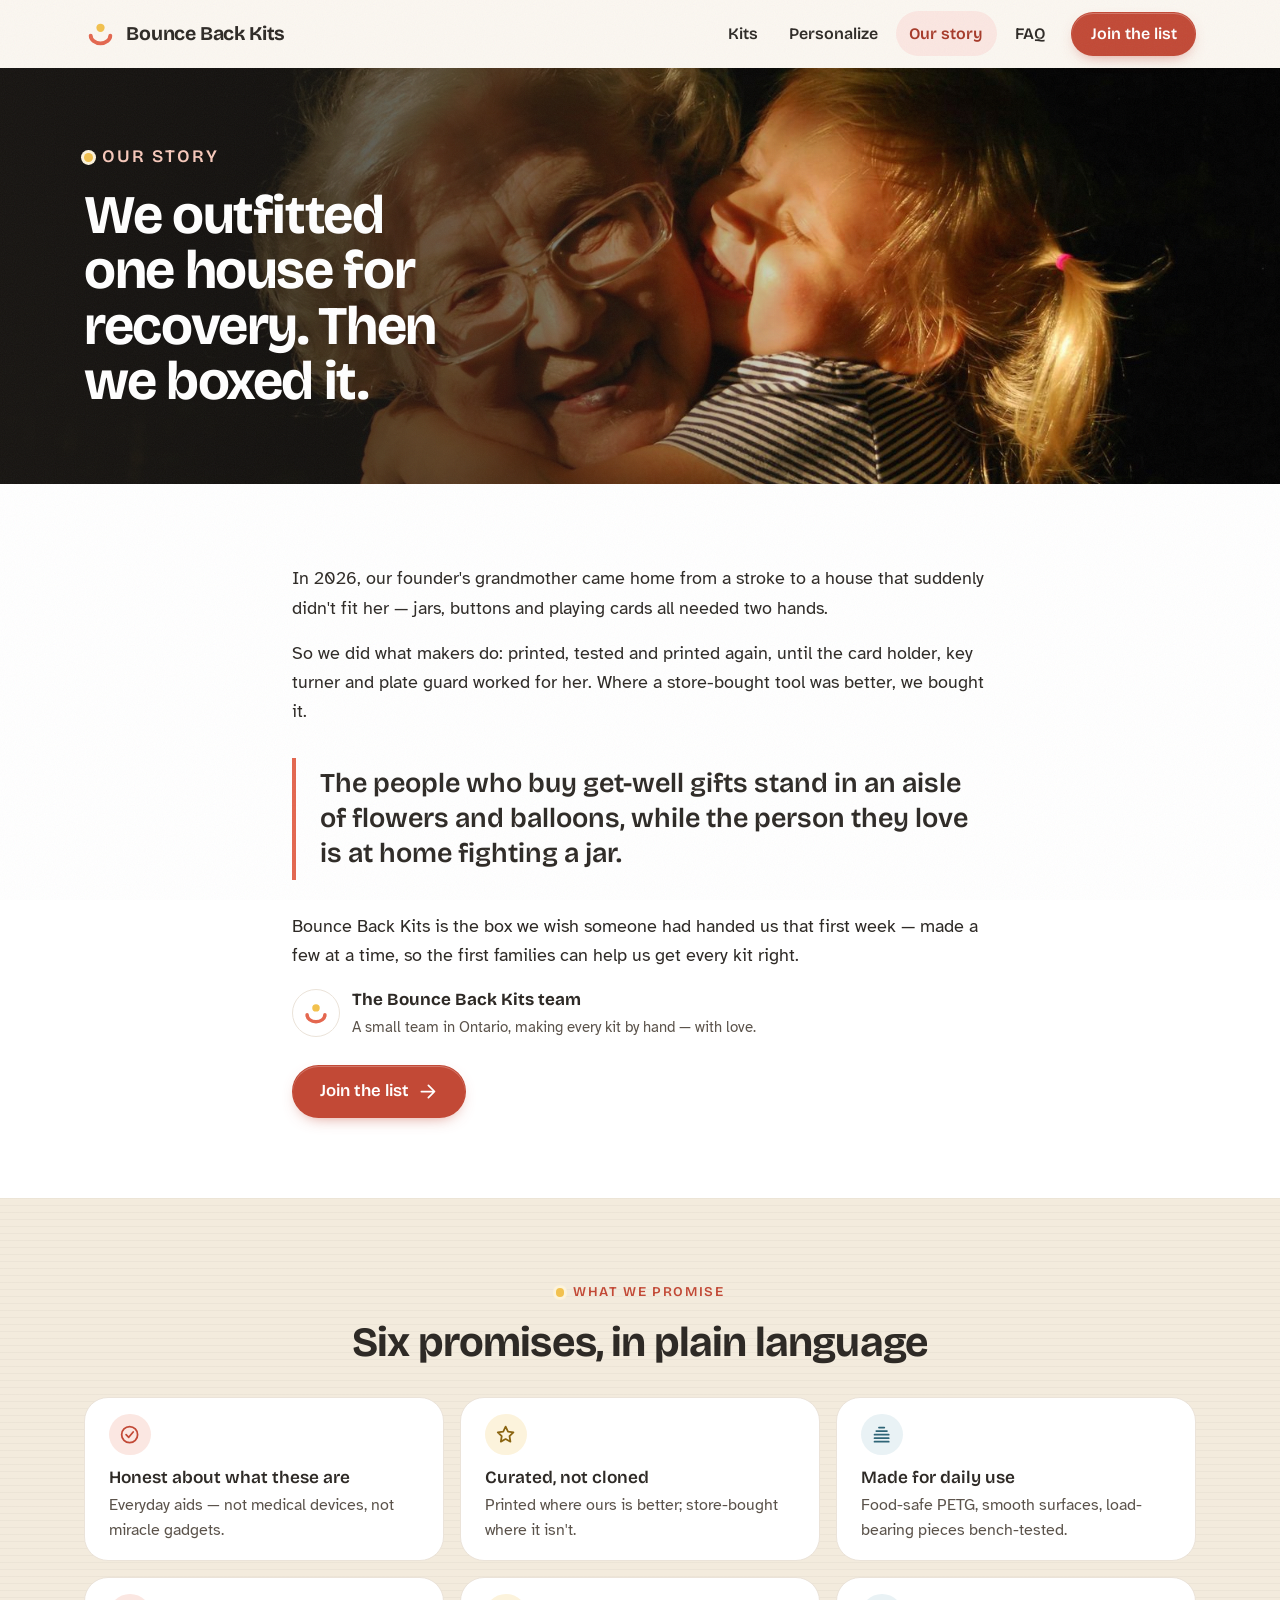
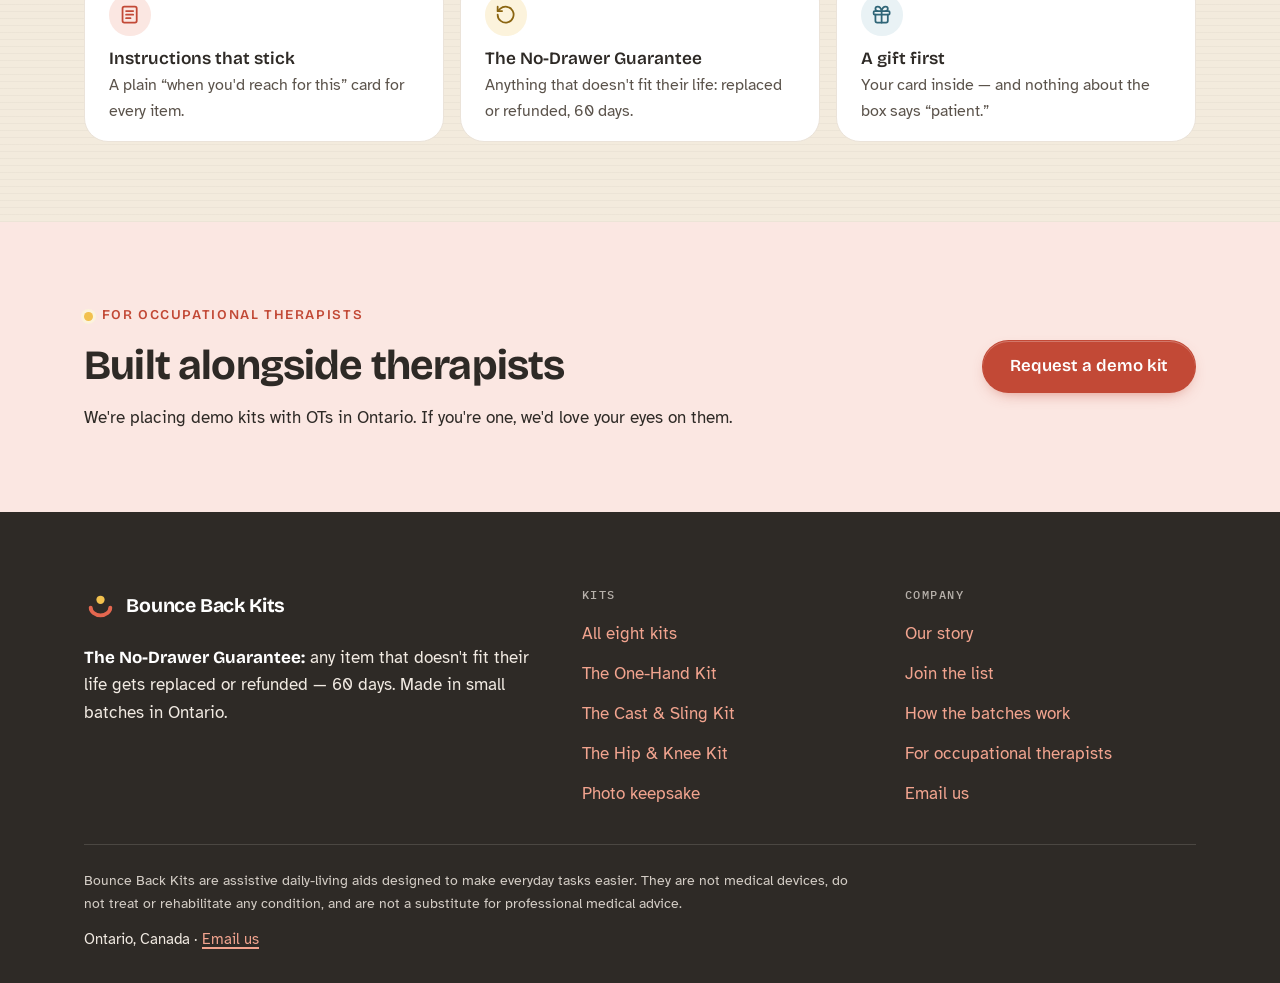
==== about.html @ bc69ba79 "Deploy site from 6f3f08d" ====
<!DOCTYPE html>
<html lang="en">
<head>
<meta charset="utf-8">
<meta name="viewport" content="width=device-width, initial-scale=1">
<meta name="robots" content="noindex, nofollow">
<title>Our story — Bounce Back Kits</title>
<meta name="description" content="Why Bounce Back Kits exists: a stroke, a grandmother, and a get-well aisle with nothing useful in it.">
<meta name="theme-color" content="#FBF7F2">
<meta property="og:type" content="website">
<meta property="og:title" content="Our story — Bounce Back Kits">
<meta property="og:description" content="We outfitted one house for recovery. Then we boxed it.">
<meta property="og:image" content="assets/og-image.png">
<link rel="icon" href="assets/logo-mark.svg" type="image/svg+xml">
<link rel="preconnect" href="https://fonts.googleapis.com">
<link rel="preconnect" href="https://fonts.gstatic.com" crossorigin>
<link rel="stylesheet" href="https://fonts.googleapis.com/css2?family=Bricolage+Grotesque:opsz,wght@12..96,400;12..96,600;12..96,700&family=Atkinson+Hyperlegible:ital,wght@0,400;0,700;1,400&family=IBM+Plex+Mono:wght@400;500&display=swap">
<link rel="stylesheet" href="assets/styles.css">
<script>document.documentElement.classList.add("js");</script>
</head>
<body>
<a class="skip-link" href="#main">Skip to content</a>

<nav class="nav" aria-label="Main">
  <div class="nav-inner">
    <a class="wordmark" href="index.html"><img class="mark-img" src="assets/logo-mark.svg" alt="" width="40" height="32">Bounce Back Kits</a>
    <a class="btn nav-join" href="join.html">Join</a>
    <button class="nav-toggle" type="button" aria-expanded="false" aria-controls="nav-links">
      <svg class="icon" viewBox="0 0 24 24" aria-hidden="true"><path d="M4 7h16M4 12h16M4 17h16"/></svg>Menu
    </button>
    <div class="nav-links" id="nav-links">
      <a href="index.html#kits">Kits</a>
      <a href="personalize.html">Personalize</a>
      <a href="about.html" aria-current="page">Our story</a>
      <a href="index.html#faq">FAQ</a>
      <a class="btn" href="join.html">Join the list</a>
    </div>
  </div>
</nav>

<main id="main">
<header class="photo-band photo-hero">
  <img class="photo-band-img" src="assets/photos/p1-together-1600.jpg" srcset="assets/photos/p1-together-800.jpg 800w, assets/photos/p1-together-1600.jpg 1600w" sizes="100vw" alt="" decoding="async" width="1600" height="1067">
  <div class="wrap">
    <div class="photo-band-copy">
      <p class="kicker">Our story</p>
      <h1>We outfitted one house for recovery. Then we boxed it.</h1>
    </div>
  </div>
</header>

<section class="story band-white">
  <div class="wrap narrow">
    <p>In 2026, our founder's grandmother came home from a stroke to a house that suddenly didn't fit her — jars, buttons and playing cards all needed two hands.</p>
    <p>So we did what makers do: printed, tested and printed again, until the card holder, key turner and plate guard worked for her. Where a store-bought tool was better, we bought it.</p>
    <p class="pull">The people who buy <span class="nobr">get-well</span> gifts stand in an aisle of flowers and balloons, while the person they love is at home fighting a jar.</p>
    <p>Bounce Back Kits is the box we wish someone had handed us that first week — made a few at a time, so the first families can help us get every kit right.</p>
    <div class="signoff">
      <span class="avatar avatar-mark" aria-hidden="true"><img src="assets/logo-mark.svg" alt=""></span>
      <div><strong>The Bounce Back Kits team</strong><span>A small team in Ontario, making every kit by hand — with love.</span></div>
    </div>
    <a class="btn" href="join.html">Join the list <svg class="icon icon-arrow" viewBox="0 0 24 24" aria-hidden="true"><path d="M5 12h14M13 5l7 7-7 7"/></svg></a>
  </div>
</section>

<section class="band-oat">
  <div class="wrap">
    <div class="section-head center-head reveal">
      <p class="kicker">What we promise</p>
      <h2>Six promises, in plain language</h2>
    </div>
    <ul class="promise-grid tight">
      <li class="reveal" style="--i:0"><span class="icon-badge"><svg class="icon" viewBox="0 0 24 24" aria-hidden="true"><circle cx="12" cy="12" r="9"/><path d="m8 12 3 3 5-6"/></svg></span><h3>Honest about what these are</h3><p>Everyday aids — not medical devices, not miracle gadgets.</p></li>
      <li class="reveal" style="--i:1"><span class="icon-badge butter"><svg class="icon" viewBox="0 0 24 24" aria-hidden="true"><path d="m12 3 2.7 5.6 6.1.9-4.4 4.3 1 6.1L12 17l-5.4 2.9 1-6.1-4.4-4.3 6.1-.9z"/></svg></span><h3>Curated, not cloned</h3><p>Printed where ours is better; store-bought where it isn't.</p></li>
      <li class="reveal" style="--i:2"><span class="icon-badge sky"><svg class="icon" viewBox="0 0 24 24" aria-hidden="true"><path d="M4 20h16M4 16h16M4 12h16M6 8h12M9 4h6"/></svg></span><h3>Made for daily use</h3><p>Food-safe PETG, smooth surfaces, load-bearing pieces bench-tested.</p></li>
      <li class="reveal" style="--i:0"><span class="icon-badge"><svg class="icon" viewBox="0 0 24 24" aria-hidden="true"><rect x="4" y="3" width="16" height="18" rx="2"/><path d="M8 8h8M8 12h8M8 16h5"/></svg></span><h3>Instructions that stick</h3><p>A plain “when you'd reach for this” card for every item.</p></li>
      <li class="reveal" style="--i:1"><span class="icon-badge butter"><svg class="icon" viewBox="0 0 24 24" aria-hidden="true"><path d="M3 12a9 9 0 1 0 3-6.7L3 8"/><path d="M3 3v5h5"/></svg></span><h3>The No-Drawer Guarantee</h3><p>Anything that doesn't fit their life: replaced or refunded, 60 days.</p></li>
      <li class="reveal" style="--i:2"><span class="icon-badge sky"><svg class="icon" viewBox="0 0 24 24" aria-hidden="true"><rect x="3" y="8" width="18" height="4" rx="1"/><path d="M12 8v13"/><path d="M19 12v7a2 2 0 0 1-2 2H7a2 2 0 0 1-2-2v-7"/><path d="M7.5 8a2.5 2.5 0 0 1 0-5C11 3 12 8 12 8s1-5 4.5-5a2.5 2.5 0 0 1 0 5"/></svg></span><h3>A gift first</h3><p>Your card inside — and nothing about the box says “patient.”</p></li>
    </ul>
  </div>
</section>

<section class="band-coral-wash">
  <div class="wrap cta-final-inner">
    <div>
      <p class="kicker">For occupational therapists</p>
      <h2>Built alongside therapists</h2>
      <p class="flush">We're placing demo kits with OTs in Ontario. If you're one, we'd love your eyes on them.</p>
    </div>
    <a class="btn" href="mailto:anshuk.chhibber@gmail.com?subject=OT%20demo%20kit">Request a demo kit</a>
  </div>
</section>
</main>

<footer>
  <div class="wrap">
    <div class="footer-grid">
      <div>
        <a class="wordmark" href="index.html"><img class="mark-img" src="assets/logo-mark.svg" alt="" width="40" height="32">Bounce Back Kits</a>
        <p class="footer-guarantee"><strong>The No-Drawer Guarantee:</strong> any item that doesn't fit their life gets replaced or refunded — 60 days. Made in small batches in Ontario.</p>
      </div>
      <div>
        <h4>Kits</h4>
        <ul>
          <li><a href="index.html#kits">All eight kits</a></li>
          <li><a href="kits/one-hand.html">The One-Hand Kit</a></li>
          <li><a href="kits/cast-sling.html">The Cast &amp; Sling Kit</a></li>
          <li><a href="kits/hip-knee.html">The Hip &amp; Knee Kit</a></li>
          <li><a href="personalize.html">Photo keepsake</a></li>
        </ul>
      </div>
      <div>
        <h4>Company</h4>
        <ul>
          <li><a href="about.html">Our story</a></li>
          <li><a href="join.html">Join the list</a></li>
          <li><a href="index.html#faq">How the batches work</a></li>
          <li><a href="mailto:anshuk.chhibber@gmail.com?subject=OT%20demo%20kit">For occupational therapists</a></li>
          <li><a href="mailto:anshuk.chhibber@gmail.com">Email us</a></li>
        </ul>
      </div>
    </div>
    <div class="footer-bottom">
      <p class="disclaimer">Bounce Back Kits are assistive daily-living aids designed to make everyday tasks easier. They are not medical devices, do not treat or rehabilitate any condition, and are not a substitute for professional medical advice.</p>
      <p class="footer-meta">Ontario, Canada · <a href="mailto:anshuk.chhibber@gmail.com">Email us</a></p>
    </div>
  </div>
</footer>

<script src="assets/site.js"></script>
</body>
</html>
---- assets/styles.css ----
/* Bounce Back Kits — site stylesheet v4 (2026-09 revamp).
   Brand: Direction C — coral/butter/sky, Bricolage Grotesque + Atkinson Hyperlegible. Rules live in site/styleguide.html.
   Layout/UX system informed by UI/UX Pro Max ("Nature Distilled" style: warm grain, soft shadows, organic radii;
   feature-showcase pattern; spacious density; subtle motion with reduced-motion respected).
   Single deliberate light theme (retail/gift context). */

/* ---------- 1. Primitive tokens (brand — do not change here without the brand book) ---------- */
:root {
  --paper: #FBF7F2;       /* Warm White — page ground */
  --card: #FFFFFF;
  --ink: #2E2A26;         /* Warm Ink — text */
  --muted: #5B534B;       /* Muted Umber — secondary text (~7:1 on paper) */
  --coral: #E4674F;       /* brand hue — decorative/large only, NOT small text */
  --coral-deep: #C24936;  /* THE action color (AA with white) */
  --coral-dark: #A63A29;  /* hover */
  --coral-wash: #FBE7E2;
  --butter: #F2C14E;
  --butter-wash: #FCF3DC;
  --sky: #7FB4C7;
  --sky-wash: #E9F2F5;
  --oat: #F3EBDD;
  --border: #EBE3D9;
  --border-strong: #D8CDBF;
  --footer-ink: #F1EAE2;
  --footer-link: #F2A48F;

  /* ---------- 2. Semantic tokens ---------- */
  --color-bg: var(--paper);
  --color-surface: var(--card);
  --color-text: var(--ink);
  --color-text-muted: var(--muted);
  --color-action: var(--coral-deep);
  --color-action-hover: var(--coral-dark);
  --color-focus: var(--coral-deep);

  /* Type */
  --font-display: "Bricolage Grotesque", "Arial Narrow", Arial, sans-serif;
  --font-body: "Atkinson Hyperlegible", Verdana, Arial, sans-serif;
  --font-mono: "IBM Plex Mono", ui-monospace, Consolas, monospace;

  /* Spacing — spacious scale (24–96 for sections) */
  --space-1: 0.25rem; --space-2: 0.5rem; --space-3: 0.75rem; --space-4: 1rem;
  --space-5: 1.5rem;  --space-6: 2rem;   --space-7: 3rem;    --space-8: 4.5rem; --space-9: 6rem;

  /* Shape & depth — organic radii, warm soft shadows */
  --radius-sm: 10px; --radius-md: 16px; --radius-lg: 24px; --radius-xl: 32px; --radius-pill: 999px;
  --shadow-sm: 0 1px 2px rgba(46, 42, 38, 0.06), 0 2px 8px -2px rgba(46, 42, 38, 0.08);
  --shadow-md: 0 2px 4px rgba(46, 42, 38, 0.05), 0 14px 32px -12px rgba(46, 42, 38, 0.2);
  --shadow-lg: 0 4px 8px rgba(46, 42, 38, 0.05), 0 28px 60px -20px rgba(46, 42, 38, 0.28);

  /* Motion */
  --ease-out: cubic-bezier(0.22, 1, 0.36, 1);
  --dur-fast: 150ms; --dur: 220ms; --dur-slow: 600ms;

  --wrap: 72rem;
  --layer-lines: repeating-linear-gradient(0deg, rgba(46, 42, 38, 0.035) 0 1px, transparent 1px 7px);
}

/* ---------- 3. Base ---------- */
*, *::before, *::after { box-sizing: border-box; }
html { scroll-behavior: smooth; -webkit-text-size-adjust: 100%; }
body {
  margin: 0;
  background: var(--color-bg);
  color: var(--color-text);
  font-family: var(--font-body);
  font-size: 1.0625rem;           /* 17px — generous for older readers */
  line-height: 1.62;
  overflow-x: hidden;
}
/* Nature Distilled grain — a whisper of paper texture over the whole page */
body::before {
  content: ""; position: fixed; inset: 0; z-index: 100; pointer-events: none; opacity: 0.05;
  background-image: url("data:image/svg+xml,%3Csvg xmlns='http://www.w3.org/2000/svg' width='160' height='160'%3E%3Cfilter id='n'%3E%3CfeTurbulence type='fractalNoise' baseFrequency='0.9' numOctaves='2' stitchTiles='stitch'/%3E%3C/filter%3E%3Crect width='100%25' height='100%25' filter='url(%23n)'/%3E%3C/svg%3E");
}
h1, h2, h3, h4 { font-family: var(--font-display); color: var(--color-text); text-wrap: balance; }
h1 { font-weight: 700; font-size: clamp(2.4rem, 6vw, 4.1rem); line-height: 1.02; letter-spacing: -0.025em; margin: 0 0 var(--space-5); }
h2 { font-weight: 700; font-size: clamp(1.75rem, 3.8vw, 2.6rem); line-height: 1.08; letter-spacing: -0.02em; margin: 0 0 var(--space-4); }
h3 { font-weight: 600; font-size: 1.2rem; line-height: 1.25; margin: 0 0 var(--space-2); }
p { margin: 0 0 var(--space-4); }
a { color: var(--color-action); text-underline-offset: 0.18em; text-decoration-thickness: 1.5px; transition: color var(--dur-fast); }
a:hover { color: var(--color-action-hover); }
img, svg, canvas { max-width: 100%; }
em { font-style: italic; }
:focus-visible { outline: 3px solid var(--color-focus); outline-offset: 3px; border-radius: 4px; }
::selection { background: var(--butter); color: var(--ink); }

.wrap { max-width: var(--wrap); margin: 0 auto; padding: 0 1.25rem; }
.narrow { max-width: 46rem; }

.muted { color: var(--color-text-muted); }

[hidden] { display: none !important; }
.nobr { white-space: nowrap; }
.visually-hidden { position: absolute !important; width: 1px; height: 1px; overflow: hidden; clip: rect(0 0 0 0); white-space: nowrap; }
.skip-link { position: absolute; left: 1rem; top: -4rem; z-index: 200; background: var(--ink); color: #fff; padding: 0.7rem 1rem; border-radius: var(--radius-sm); }
.skip-link:focus { top: 1rem; color: #fff; }

.icon { width: 1.25em; height: 1.25em; flex: none; fill: none; stroke: currentColor; stroke-width: 2; stroke-linecap: round; stroke-linejoin: round; vertical-align: -0.2em; }

/* ---------- 4. Nav ---------- */
.nav {
  position: sticky; top: 0; z-index: 50;
  background: rgba(251, 247, 242, 0.86);
  -webkit-backdrop-filter: saturate(1.4) blur(12px); backdrop-filter: saturate(1.4) blur(12px);
  border-bottom: 1px solid transparent;
  transition: border-color var(--dur), box-shadow var(--dur);
}
.nav.is-scrolled { border-bottom-color: var(--border); box-shadow: 0 6px 24px -18px rgba(46, 42, 38, 0.35); }
.nav-inner { display: flex; align-items: center; gap: var(--space-5); max-width: var(--wrap); margin: 0 auto; padding: 0.7rem 1.25rem; }
.wordmark {
  font-family: var(--font-display); font-weight: 700; font-size: 1.22rem; letter-spacing: -0.01em;
  color: var(--ink); text-decoration: none; display: inline-flex; align-items: center; gap: 0.55rem; min-height: 44px;
}
.wordmark:hover { color: var(--ink); }
.wordmark .mark-img { height: 1.7rem; width: auto; display: block; }
.nav-links { display: flex; align-items: center; gap: var(--space-1); margin-left: auto; }
.nav-links a {
  color: var(--ink); text-decoration: none; font-family: var(--font-display); font-weight: 600; font-size: 1rem;
  padding: 0.6rem 0.85rem; border-radius: var(--radius-pill); min-height: 44px; display: inline-flex; align-items: center;
  transition: background-color var(--dur-fast), color var(--dur-fast);
}
.nav-links a:hover { background: var(--oat); color: var(--ink); }
.nav-links a[aria-current="page"] { background: var(--coral-wash); color: var(--coral-dark); }
.nav-links .btn { margin-left: var(--space-2); padding: 0.6rem 1.15rem; min-height: 44px; color: #fff; }
.nav-links .btn:hover { background: var(--color-action-hover); color: #fff; }
.nav .nav-join { display: none; }
.nav-toggle {
  display: none; margin-left: auto; align-items: center; gap: 0.4rem; min-height: 44px; min-width: 44px;
  padding: 0.5rem 0.9rem; border-radius: var(--radius-pill); border: 1.5px solid var(--border-strong);
  background: var(--card); color: var(--ink); font: 600 1rem var(--font-display); cursor: pointer;
}

/* ---------- 5. Buttons ---------- */
.btn {
  display: inline-flex; align-items: center; justify-content: center; gap: 0.5rem;
  background: var(--color-action); color: #FFFFFF; text-decoration: none;
  font-family: var(--font-display); font-weight: 600; font-size: 1.05rem; line-height: 1.2;
  padding: 0.95rem 1.7rem; min-height: 48px; border-radius: var(--radius-pill); border: 1.5px solid transparent; cursor: pointer;
  box-shadow: 0 1px 0 rgba(255, 255, 255, 0.25) inset, 0 6px 16px -8px rgba(194, 73, 54, 0.7);
  transition: background-color var(--dur-fast), transform var(--dur) var(--ease-out), box-shadow var(--dur);
}
.btn:hover { background: var(--color-action-hover); color: #fff; transform: translateY(-1px); box-shadow: 0 10px 22px -10px rgba(166, 58, 41, 0.75); }
.btn:active { transform: translateY(0); }
.btn .icon { transition: transform var(--dur) var(--ease-out); }
.btn:hover .icon-arrow { transform: translateX(3px); }
.btn-ghost { background: transparent; color: var(--color-action); border-color: var(--color-action); box-shadow: none; }
.btn-ghost:hover { background: var(--coral-wash); color: var(--color-action-hover); box-shadow: none; }
.btn-light { background: var(--card); color: var(--ink); border-color: var(--border-strong); box-shadow: var(--shadow-sm); }
.btn-light:hover { background: var(--card); color: var(--coral-dark); border-color: var(--coral-deep); }
.btn-row { display: flex; gap: var(--space-3); flex-wrap: wrap; align-items: center; }
.text-link { font-family: var(--font-display); font-weight: 600; display: inline-flex; align-items: center; gap: 0.35rem; text-decoration: none; min-height: 44px; }
.text-link:hover .icon { transform: translateX(3px); }
.text-link .icon { transition: transform var(--dur) var(--ease-out); }

/* ---------- 6. Kickers & chips ---------- */
.kicker {
  font-family: var(--font-display); font-weight: 600; font-size: 0.84rem; letter-spacing: 0.12em; text-transform: uppercase;
  color: var(--color-action); margin: 0 0 var(--space-4); display: inline-flex; align-items: center; gap: 0.55rem;
}
.kicker::before { content: ""; width: 0.55rem; height: 0.55rem; border-radius: 50%; background: var(--butter); box-shadow: 0 0 0 3px var(--butter-wash); }
.kicker.spec { font-family: var(--font-mono); font-weight: 500; }

/* ---------- 7. Sections ---------- */
section { padding: 5rem 0; position: relative; }
.section-head { max-width: 44rem; margin-bottom: var(--space-6); }

/* ---------- 9. Icon badges ---------- */
.icon-badge {
  flex: none; width: 2.6rem; height: 2.6rem; border-radius: 50%; display: grid; place-items: center;
  background: var(--coral-wash); color: var(--coral-deep);
}
.icon-badge.butter { background: var(--butter-wash); color: #8A6410; }
.icon-badge.sky { background: var(--sky-wash); color: #2F6577; }

/* ---------- 10. Kit cards ---------- */
.kit-grid { display: grid; grid-template-columns: repeat(auto-fit, minmax(17rem, 1fr)); gap: var(--space-5); }
.kit-card {
  --wash: var(--coral-wash);
  position: relative; background: var(--card); border: 1px solid var(--border); border-radius: var(--radius-lg);
  overflow: hidden; display: flex; flex-direction: column; text-decoration: none; color: var(--ink); box-shadow: var(--shadow-sm);
  transition: transform var(--dur) var(--ease-out), box-shadow var(--dur) var(--ease-out), border-color var(--dur);
}
.kit-card:hover { transform: translateY(-6px); box-shadow: var(--shadow-lg); border-color: var(--coral); color: var(--ink); }
.kit-card.wash-butter { --wash: var(--butter-wash); }
.kit-card.wash-sky { --wash: var(--sky-wash); }
.kit-card .art { background: var(--wash); padding: var(--space-6) var(--space-5); display: flex; justify-content: center; align-items: center; min-height: 12rem; position: relative; }
/* Kit scene: the open gift box with three of the kit's items in front — items lift on hover (the bounce) */
.kit-card .art.scene { padding: 0; height: 14rem; overflow: hidden; display: block; }
.scene::after { content: ""; position: absolute; left: 8%; right: 8%; bottom: 6%; height: 10%; border-radius: 50%; background: radial-gradient(closest-side, rgba(46, 42, 38, 0.1), transparent); }
.scene img { position: absolute; bottom: 4%; height: 64%; width: auto; max-width: none; z-index: 1; transition: transform var(--dur-slow) var(--ease-out); }
.scene .s-box { left: 50%; height: 86%; bottom: 9%; transform: translateX(-50%); z-index: 0; }
.scene .s-left { left: 1%; transform: rotate(-5deg); }
.scene .s-right { right: 1%; transform: rotate(5deg); }
.scene .s-front { left: 50%; height: 44%; bottom: -1%; transform: translateX(-50%); z-index: 2; }
.kit-card:hover .scene .s-left { transform: translateY(-10px) rotate(-8deg); }
.kit-card:hover .scene .s-right { transform: translateY(-10px) rotate(8deg); transition-delay: 60ms; }
.kit-card:hover .scene .s-front { transform: translateX(-50%) translateY(-8px); transition-delay: 120ms; }
.kit-card .art svg { transition: transform var(--dur-slow) var(--ease-out); width: 12.5rem; height: auto; }
.kit-card:hover .art svg { transform: scale(1.05); }
.kit-card .num { position: absolute; z-index: 3; top: var(--space-4); left: var(--space-4); font-family: var(--font-mono); font-size: 0.78rem; letter-spacing: 0.1em; text-transform: uppercase; background: rgba(255, 255, 255, 0.8); padding: 0.25rem 0.6rem; border-radius: var(--radius-pill); }
.kit-card .body { padding: var(--space-5); display: flex; flex-direction: column; gap: var(--space-2); flex: 1; }
.kit-card h3 { font-size: 1.4rem; font-weight: 700; letter-spacing: -0.01em; margin: 0; }
.kit-card .for { font-size: 0.93rem; color: var(--color-text-muted); margin: 0; }
.kit-card .meta { display: flex; align-items: center; justify-content: space-between; gap: var(--space-3); padding-top: var(--space-4); border-top: 1px dashed var(--border-strong); }
.kit-card .price { font-family: var(--font-display); font-weight: 700; font-size: 1.35rem; }
.kit-card .price small { font-family: var(--font-body); font-weight: 400; color: var(--color-text-muted); font-size: 0.88rem; display: block; line-height: 1.2; }
.kit-card .go { color: var(--color-action); font-family: var(--font-display); font-weight: 600; display: inline-flex; align-items: center; gap: 0.35rem; white-space: nowrap; }
.kit-card .go .icon { transition: transform var(--dur) var(--ease-out); }
.kit-card:hover .go .icon { transform: translateX(4px); }

/* ---------- 11. Verdicts (why a kit) ---------- */
.verdict.no { color: var(--color-text-muted); }
.verdict.yes { color: var(--coral-dark); }

/* ---------- 13. Tick lists & sign-off ---------- */
.tick-list { list-style: none; padding: 0; margin: 0 0 var(--space-5); display: grid; gap: var(--space-3); }
.tick-list li { display: flex; gap: var(--space-3); align-items: flex-start; }
.tick-list .icon { color: var(--coral-deep); margin-top: 0.2em; }

.signoff { display: flex; align-items: center; gap: var(--space-3); margin-bottom: var(--space-5); }
.signoff .avatar { width: 3rem; height: 3rem; border-radius: 50%; background: var(--butter); display: grid; place-items: center; font-family: var(--font-display); font-weight: 700; color: var(--ink); }
.signoff strong { display: block; font-family: var(--font-display); }
.signoff span { color: var(--color-text-muted); font-size: 0.95rem; }
.signoff .avatar-mark { background: var(--card); border: 1px solid var(--border); flex: none; }
.signoff .avatar-mark img { width: 64%; height: auto; }

/* ---------- 14. FAQ ---------- */
.faq { display: grid; gap: var(--space-3); }
details {
  background: var(--card); border: 1px solid var(--border); border-radius: var(--radius-md); padding: 0 var(--space-5);
  transition: border-color var(--dur), box-shadow var(--dur);
}
details:hover { border-color: var(--border-strong); }
details[open] { box-shadow: var(--shadow-sm); border-color: var(--border-strong); }
summary {
  font-family: var(--font-display); font-weight: 600; font-size: 1.1rem; cursor: pointer; list-style: none;
  display: flex; justify-content: space-between; align-items: center; gap: var(--space-4); padding: var(--space-4) 0; min-height: 44px;
}
summary::-webkit-details-marker { display: none; }
summary::after {
  content: ""; flex: none; width: 1.9rem; height: 1.9rem; border-radius: 50%; background-color: var(--oat);
  background-image: linear-gradient(var(--coral-deep), var(--coral-deep)), linear-gradient(var(--coral-deep), var(--coral-deep));
  background-size: 12px 2px, 2px 12px; background-position: center; background-repeat: no-repeat;
  transition: transform var(--dur) var(--ease-out), background-size var(--dur);
}
details[open] summary::after { transform: rotate(180deg); background-size: 12px 2px, 0 0; }
details p { margin: 0 0 var(--space-5); color: var(--color-text-muted); }

/* ---------- 15. Quick-join inside bands ---------- */
.cta-join { position: relative; z-index: 1; width: min(26rem, 100%); }

/* ---------- 16. Product page ---------- */
.breadcrumb { font-size: 0.93rem; color: var(--color-text-muted); padding-top: var(--space-5); }
.breadcrumb ol { list-style: none; display: flex; gap: 0.5rem; padding: 0; margin: 0; flex-wrap: wrap; }
.breadcrumb li + li::before { content: "/"; margin-right: 0.5rem; color: var(--border-strong); }
.breadcrumb a { color: var(--color-text-muted); }
.product { display: grid; grid-template-columns: 1fr 1fr; gap: var(--space-7); padding: var(--space-5) 0 var(--space-8); align-items: start; }
.product .gallery { position: sticky; top: 5.5rem; }

.product-info h1 { font-size: clamp(2.2rem, 4.8vw, 3.3rem); margin-bottom: var(--space-3); }
.price-line { font-family: var(--font-display); font-weight: 700; font-size: 1.9rem; margin: 0 0 var(--space-1); display: flex; align-items: baseline; gap: 0.6rem; flex-wrap: wrap; }
.price-line small { font-family: var(--font-body); font-weight: 400; font-size: 1rem; color: var(--color-text-muted); }

.product-info h2 { font-size: 1.45rem; margin-top: var(--space-6); }

/* Kit page v5: head (title + join) and info stack on the right, a sticky flat-lay of the contents on the left */
.product.v5 { grid-template-columns: minmax(0, 1fr) minmax(0, 1fr); grid-template-areas: "gallery head" "gallery info"; grid-template-rows: auto 1fr; row-gap: 0; }
.product.v5 .gallery { grid-area: gallery; align-self: start; }
.product-head { grid-area: head; }
.product.v5 .product-info { grid-area: info; }
.product-head h1 { font-size: clamp(2.2rem, 4.8vw, 3.3rem); margin-bottom: var(--space-3); }
.product-pitch { font-size: 1.1rem; color: var(--color-text-muted); margin: 0 0 var(--space-5); max-width: 34rem; }
.product-head .quick-join { margin-bottom: var(--space-2); }
.mini-trust { list-style: none; padding: 0; margin: var(--space-5) 0 0; display: flex; flex-wrap: wrap; gap: var(--space-2); }
.mini-trust li { display: inline-flex; align-items: center; gap: 0.4rem; padding: 0.35rem 0.8rem 0.35rem 0.6rem; border-radius: var(--radius-pill); background: var(--card); border: 1px solid var(--border); font-size: 0.9rem; }
.mini-trust .icon { color: var(--coral-deep); width: 1.1em; height: 1.1em; }

.flatlay {
  --wash: var(--coral-wash);
  position: relative; aspect-ratio: 1 / 1; border-radius: var(--radius-xl); overflow: hidden;
  background-color: var(--wash); background-image: radial-gradient(circle at 50% 45%, rgba(255, 255, 255, 0.55), transparent 65%);
  box-shadow: var(--shadow-md);
}
.flatlay.wash-butter { --wash: var(--butter-wash); }
.flatlay.wash-sky { --wash: var(--sky-wash); }
.fl-item {
  position: absolute; left: var(--x); top: var(--y); width: var(--w); height: auto; max-width: none;
  transform: rotate(var(--r, 0deg)); transition: transform var(--dur) var(--ease-out), filter var(--dur);
}
.fl-item.is-active { transform: rotate(var(--r, 0deg)) translateY(-6px) scale(1.06); filter: drop-shadow(0 10px 14px rgba(46, 42, 38, 0.18)); z-index: 2; }
.flatlay.has-active .fl-item:not(.is-active):not(.fl-deco) { filter: saturate(0.6) opacity(0.55); }
.fl-dot {
  position: absolute; left: var(--x); top: var(--y); z-index: 3; width: 2rem; height: 2rem; border-radius: 50%;
  display: grid; place-items: center; text-decoration: none; font-family: var(--font-mono); font-size: 0.85rem; font-weight: 500;
  background: var(--card); color: var(--coral-dark); border: 2px solid var(--coral-deep); box-shadow: var(--shadow-sm);
  transition: transform var(--dur-fast) var(--ease-out), background-color var(--dur-fast), color var(--dur-fast);
}
.fl-dot:hover, .fl-dot.is-active { background: var(--coral-deep); color: #fff; transform: scale(1.12); }
.flatlay-note { font-size: 0.9rem; color: var(--color-text-muted); text-align: center; margin: var(--space-3) auto 0; max-width: 28rem; }

.item-grid { list-style: none; padding: 0; margin: var(--space-4) 0 var(--space-5); display: grid; grid-template-columns: repeat(2, minmax(0, 1fr)); gap: var(--space-3); }
.item-card {
  position: relative; display: grid; grid-template-columns: 4.5rem 1fr; gap: var(--space-3); align-items: start; scroll-margin-top: 6rem;
  padding: var(--space-3); background: var(--card); border: 1px solid var(--border); border-radius: var(--radius-md);
  transition: border-color var(--dur-fast), box-shadow var(--dur-fast), transform var(--dur-fast);
}
.item-card.is-active, .item-card:target { border-color: var(--coral); box-shadow: var(--shadow-md); }
.item-card .thumb { width: 4.5rem; height: 4.5rem; border-radius: var(--radius-sm); background: var(--kit-wash, var(--oat)); display: grid; place-items: center; overflow: hidden; }
.item-card .thumb img { width: 92%; height: auto; }
.item-card .n { position: absolute; top: calc(var(--space-3) - 0.4rem); left: calc(var(--space-3) - 0.4rem); min-width: 1.5rem; text-align: center; font-family: var(--font-mono); font-size: 0.72rem; line-height: 1.5rem; color: var(--coral-dark); background: var(--card); border: 1.5px solid var(--coral); border-radius: var(--radius-pill); }
.item-card strong { display: block; font-family: var(--font-display); font-size: 1.02rem; line-height: 1.25; }
.item-card .use { display: block; font-size: 0.92rem; color: var(--color-text-muted); line-height: 1.4; margin-top: 0.15rem; }
.item-card.wide { grid-column: 1 / -1; }
.fine-print { font-size: 0.93rem; color: var(--color-text-muted); margin-top: var(--space-4); }

/* Mobile sticky order bar */
.order-bar {
  position: fixed; left: 0; right: 0; bottom: 0; z-index: 40; display: none;
  background: rgba(255, 255, 255, 0.96); -webkit-backdrop-filter: blur(10px); backdrop-filter: blur(10px);
  border-top: 1px solid var(--border); box-shadow: 0 -10px 30px -20px rgba(46, 42, 38, 0.5);
  padding: 0.7rem 1.25rem calc(0.7rem + env(safe-area-inset-bottom));
  align-items: center; justify-content: space-between; gap: var(--space-3);
  transform: translateY(110%); transition: transform var(--dur) var(--ease-out);
}
.order-bar.is-visible { transform: translateY(0); }
.order-bar .price { font-family: var(--font-display); font-weight: 700; font-size: 1.2rem; line-height: 1.1; }
.order-bar .price small { display: block; font-family: var(--font-body); font-weight: 400; font-size: 0.82rem; color: var(--color-text-muted); }
.order-bar .btn { padding: 0.75rem 1.3rem; }

.other-kits .kit-grid { grid-template-columns: repeat(auto-fit, minmax(16rem, 1fr)); }

/* ---------- 17. Personalize / builder ---------- */

#litho-canvas {
  border-radius: 6px; max-width: 100%; height: auto; border: 12px solid var(--frame-color, #FFFFFF);
  box-shadow: 0 2px 4px rgba(46, 42, 38, 0.08), 0 24px 44px -16px rgba(46, 42, 38, 0.35); background: #DDD;
  transition: border-color var(--dur);
}

.swatches { display: flex; gap: var(--space-3); flex-wrap: wrap; }

.swatch {
  width: 3rem; height: 3rem; border-radius: 50%; border: 2px solid var(--border-strong); cursor: pointer; padding: 0;
  box-shadow: inset 0 -3px 6px rgba(0, 0, 0, 0.08); transition: transform var(--dur-fast);
}
.swatch:hover { transform: scale(1.06); }
.swatch[aria-pressed="true"] { border-color: var(--coral-deep); outline: 3px solid var(--coral-deep); outline-offset: 3px; }

.switch { appearance: none; -webkit-appearance: none; flex: none; width: 3.4rem; height: 2rem; border-radius: var(--radius-pill); background: var(--border-strong); position: relative; cursor: pointer; margin: 0; transition: background-color var(--dur); }
.switch::after { content: ""; position: absolute; top: 0.25rem; left: 0.25rem; width: 1.5rem; height: 1.5rem; border-radius: 50%; background: #fff; box-shadow: var(--shadow-sm); transition: transform var(--dur) var(--ease-out); }
.switch:checked { background: var(--coral-deep); }
.switch:checked::after { transform: translateX(1.4rem); }

/* Join the list (waitlist form) — reuses the builder fields above */
.honeypot { position: absolute !important; left: -9999px; width: 1px; height: 1px; overflow: hidden; }
.form-status { margin: var(--space-3) 0 0; padding: var(--space-3) var(--space-4); border-radius: var(--radius-sm); background: var(--coral-wash); color: var(--coral-dark); font-size: 0.97rem; }
.form-status:empty { display: none; }
.form-status.is-info { background: var(--butter-wash); color: var(--ink); }
.consent { font-size: 0.9rem; color: var(--color-text-muted); margin: var(--space-3) 0 0; }
.join-done { text-align: center; padding: var(--space-5) 0; }
.join-done img { width: 5rem; margin: 0 auto var(--space-4); display: block; }
.join-done p { color: var(--color-text-muted); max-width: 30rem; margin-left: auto; margin-right: auto; }
.join-done .btn-row { justify-content: center; margin-top: var(--space-5); }
.join-done:focus, .quick-done:focus { outline: none; }

/* Join page — one screen: pitch + illustration left, compact form card right */
.join-screen { display: grid; grid-template-columns: minmax(0, 0.95fr) minmax(0, 1.05fr); gap: var(--space-7); align-items: center; padding-top: var(--space-5); padding-bottom: var(--space-5); }
@media (min-width: 52.01rem) {
  .join-screen { min-height: calc(100svh - 4.2rem); }
}
.join-pitch { padding: 0; }
.join-pitch .kicker { margin-bottom: var(--space-3); }
.join-pitch h1 { font-size: clamp(2.1rem, 3.6vw, 3rem); margin-bottom: var(--space-3); }
.join-lede { color: var(--color-text-muted); font-size: 1.08rem; margin: 0 0 var(--space-5); max-width: 30rem; }
.join-photo { display: block; width: 100%; height: 12.5rem; margin-bottom: var(--space-5); object-fit: cover; object-position: 50% 45%; border-radius: var(--radius-xl); box-shadow: var(--shadow-md); }
.join-ticks { margin: 0; gap: var(--space-2); font-size: 0.98rem; }
.join-ticks strong { font-family: var(--font-display); }
.join-card { background: var(--card); border: 1px solid var(--border); border-radius: var(--radius-xl); box-shadow: var(--shadow-md); padding: var(--space-6); }
.join-form { display: grid; gap: var(--space-5); }
.jf-pair { display: grid; grid-template-columns: 1fr 1fr; gap: var(--space-3); }
.jf-field label, .jf-group legend { display: block; padding: 0; margin-bottom: var(--space-2); font-family: var(--font-display); font-weight: 600; font-size: 0.98rem; }
.jf-group legend .optional { font-size: 0.85rem; margin-left: 0.3rem; }
.jf-field input {
  width: 100%; min-height: 48px; padding: 0.7rem 0.95rem; border: 1.5px solid var(--border-strong); border-radius: var(--radius-sm);
  font-family: inherit; font-size: 1.04rem; background: var(--paper); color: var(--ink); transition: border-color var(--dur-fast), box-shadow var(--dur-fast);
}
.jf-field input:focus { outline: none; border-color: var(--coral-deep); box-shadow: 0 0 0 4px var(--coral-wash); }
.jf-group { margin: 0; padding: 0; border: 0; min-width: 0; }
.chip-set { display: flex; flex-wrap: wrap; gap: var(--space-2); }
.chip-toggle { position: relative; cursor: pointer; }
.chip-toggle input { position: absolute; inset: 0; opacity: 0; margin: 0; cursor: pointer; }
.chip-toggle span {
  display: inline-flex; align-items: center; gap: 0.35rem; min-height: 40px; padding: 0.4rem 0.9rem; border-radius: var(--radius-pill);
  border: 1.5px solid var(--border-strong); background: var(--paper); font-size: 0.95rem; font-weight: 700; line-height: 1.2; color: var(--ink);
  transition: background-color var(--dur-fast), border-color var(--dur-fast), color var(--dur-fast);
}
.chip-toggle .icon { width: 0; height: 1em; opacity: 0; transition: width var(--dur-fast), opacity var(--dur-fast); }
.chip-toggle:hover span { border-color: var(--coral); }
.chip-toggle input:checked + span { background: var(--coral-wash); border-color: var(--coral-deep); color: var(--coral-dark); }
.chip-toggle input:checked + span .icon { width: 1em; opacity: 1; }
.chip-toggle input:focus-visible + span { outline: 3px solid var(--color-focus); outline-offset: 2px; }
.join-submit { width: 100%; }
.join-form .form-status { margin: calc(-1 * var(--space-3)) 0 0; }
.join-form .consent { margin: calc(-1 * var(--space-3)) 0 0; font-size: 0.86rem; }

@media (min-width: 52.01rem) and (max-height: 50rem) {
  .join-screen { gap: var(--space-6); padding-top: var(--space-3); padding-bottom: var(--space-3); }
  .join-pitch h1 { font-size: clamp(1.9rem, 3vw, 2.5rem); }
  .join-photo { height: 10rem; margin-bottom: var(--space-4); }
  .join-card { padding: var(--space-5); }
  .join-form { gap: var(--space-4); }
}
@media (max-width: 52rem) {
  /* Phones: headline, then the form straight away; the illustration and lede step aside. */
  .join-screen { grid-template-columns: minmax(0, 1fr); gap: var(--space-4); padding-top: var(--space-3); }
  .join-pitch h1 { font-size: 1.8rem; margin-bottom: 0; }
  .join-pitch .kicker { margin-bottom: var(--space-2); }
  .join-lede, .join-photo, .join-ticks { display: none; }
  .join-card { padding: var(--space-4); border-radius: var(--radius-lg); }
  .join-form { gap: var(--space-4); }
  .chip-toggle span { min-height: 36px; padding: 0.3rem 0.7rem; font-size: 0.88rem; }
  .jf-field label, .jf-group legend { margin-bottom: var(--space-1); }
  /* Short phones: the button stays pinned to the bottom of the screen until the form ends. */
  .join-submit { position: sticky; bottom: calc(var(--space-3) + env(safe-area-inset-bottom)); z-index: 5; box-shadow: 0 12px 30px -8px rgba(46, 42, 38, 0.45); }
}
@media (max-width: 21rem) {
  .jf-pair { grid-template-columns: 1fr; }
}

/* Quick join — one email field, used in the hero, kit pages and CTA band */
.quick-join { max-width: 33rem; }
.quick-join-row {
  display: flex; gap: var(--space-2); padding: 6px; background: var(--card); border: 1.5px solid var(--border-strong);
  border-radius: var(--radius-pill); box-shadow: var(--shadow-sm); transition: border-color var(--dur-fast), box-shadow var(--dur-fast);
}
.quick-join-row:focus-within { border-color: var(--coral-deep); box-shadow: 0 0 0 4px var(--coral-wash); }
.quick-join input[type="email"] {
  flex: 1; min-width: 0; min-height: 48px; padding: 0 0 0 1.1rem; border: 0; background: transparent;
  font-family: inherit; font-size: 1.05rem; color: var(--ink);
}
.quick-join input[type="email"]:focus { outline: none; }
.quick-join input[type="email"]::placeholder { color: #8A8178; }
.quick-join .btn { flex: none; padding: 0.8rem 1.4rem; }
.quick-join-note { margin: var(--space-3) 0 0; font-size: 0.92rem; color: var(--color-text-muted); }
.quick-join .form-status { margin-top: var(--space-3); }
.quick-done {
  max-width: 33rem; display: flex; gap: var(--space-3); align-items: flex-start; padding: var(--space-4) var(--space-5);
  background: var(--card); border: 1px solid var(--border); border-radius: var(--radius-md); box-shadow: var(--shadow-sm);
}
.quick-done p { margin: 0; }
.quick-done strong { font-family: var(--font-display); }
@media (max-width: 30rem) {
  .quick-join-row { flex-direction: column; border-radius: var(--radius-md); }
  .quick-join input[type="email"] { padding: 0 0.75rem; }
  .quick-join .btn { width: 100%; }
}

/* ---------- 17b. Personalize studio — one screen: preview left, controls + CTA right ---------- */
.studio { display: grid; grid-template-columns: minmax(0, 1.05fr) minmax(0, 1fr); gap: var(--space-6); padding-top: var(--space-4); padding-bottom: var(--space-5); }
@media (min-width: 52.01rem) {
  .studio { height: calc(100svh - 4.2rem); min-height: 36rem; }
}
.studio-stage {
  position: relative; min-height: 0; display: grid; grid-template-rows: minmax(0, 1fr) auto; place-items: center;
  padding: 3.9rem var(--space-5) var(--space-4); border-radius: var(--radius-xl); border: 1px solid var(--border);
  background: radial-gradient(circle at 50% 38%, #FFF3DA 0%, var(--butter-wash) 42%, var(--oat) 100%); box-shadow: var(--shadow-md);
  transition: outline-color var(--dur);
  outline: 3px dashed transparent; outline-offset: -10px;
}
.studio-stage.is-dragging { outline-color: var(--coral-deep); }
.stage-frame { position: relative; min-height: 0; height: 100%; width: 100%; }
/* Absolutely centred so max-height resolves against the frame: the canvas always fits the stage. */
.studio #litho-canvas { position: absolute; inset: 0; margin: auto; width: auto; height: auto; max-width: 100%; max-height: 100%;
  border: 0; border-radius: 0; background: transparent; box-shadow: none; filter: drop-shadow(0 18px 24px rgba(46, 42, 38, 0.28)); }
.lit-toggle {
  position: absolute; top: var(--space-4); right: var(--space-4); display: inline-flex; flex-direction: row-reverse; align-items: center; gap: 0.55rem;
  background: rgba(255, 255, 255, 0.9); padding: 0.3rem 0.35rem 0.3rem 0.85rem; border-radius: var(--radius-pill); box-shadow: var(--shadow-sm);
  font-family: var(--font-display); font-weight: 600; font-size: 0.95rem; cursor: pointer;
}
.example-chip {
  position: absolute; top: var(--space-4); left: var(--space-4); z-index: 2; cursor: pointer;
  padding: 0.45rem 0.85rem; border-radius: var(--radius-pill); background: rgba(46, 42, 38, 0.78); color: #fff;
  font-family: var(--font-display); font-weight: 600; font-size: 0.85rem; line-height: 1.2;
}
.example-chip:hover { background: var(--ink); }
.lit-toggle .switch { width: 2.9rem; height: 1.7rem; }
.lit-toggle .switch::after { width: 1.2rem; height: 1.2rem; }
.lit-toggle .switch:checked::after { transform: translateX(1.2rem); }
.stage-note { margin: var(--space-3) 0 0; font-size: 0.86rem; color: var(--color-text-muted); display: flex; align-items: center; justify-content: center; gap: 0.45rem; text-align: center; }
.stage-note .icon { color: var(--coral-deep); }

.studio-panel { min-height: 0; display: flex; flex-direction: column; justify-content: safe center; gap: var(--space-4); }
.studio-panel .kicker { margin: 0; }
.studio-panel h1 { font-size: clamp(1.9rem, 3.3vw, 2.75rem); margin: 0; }
.studio-lede { margin: 0; color: var(--color-text-muted); font-size: 1.04rem; max-width: 32rem; }
.studio-controls { display: grid; gap: var(--space-4); padding: var(--space-5); background: var(--card); border: 1px solid var(--border); border-radius: var(--radius-lg); box-shadow: var(--shadow-sm); }
.ctl { position: relative; margin: 0; padding: 0; border: 0; min-width: 0; }
.ctl-label { display: block; padding: 0; margin-bottom: var(--space-2); font-family: var(--font-display); font-weight: 600; font-size: 0.98rem; }
.ctl-count { position: absolute; top: 0.1rem; right: 0; font-size: 0.82rem; color: var(--color-text-muted); }
.ctl input[type="text"], .ctl input[type="email"], .ctl select {
  width: 100%; padding: 0.7rem 0.95rem; min-height: 46px; border: 1.5px solid var(--border-strong); border-radius: var(--radius-sm);
  font-family: inherit; font-size: 1.02rem; background: var(--paper); color: var(--ink); transition: border-color var(--dur-fast), box-shadow var(--dur-fast);
}
.ctl input[type="text"]:focus, .ctl input[type="email"]:focus, .ctl select:focus { outline: none; border-color: var(--coral-deep); box-shadow: 0 0 0 4px var(--coral-wash); }
.photo-pick {
  display: flex; align-items: center; gap: var(--space-3); min-height: 56px; padding: 0.6rem 0.95rem; cursor: pointer;
  border: 2px dashed var(--border-strong); border-radius: var(--radius-sm); background: var(--paper); transition: border-color var(--dur-fast), background-color var(--dur-fast);
}
.photo-pick:hover, .ctl:focus-within .photo-pick { border-color: var(--coral-deep); background: var(--coral-wash); }
.ctl:focus-within .photo-pick { outline: 3px solid var(--color-focus); outline-offset: 2px; }
.photo-pick .icon { width: 1.7rem; height: 1.7rem; color: var(--coral-deep); }
.photo-pick-text strong { display: block; font-family: var(--font-display); color: var(--coral-dark); overflow-wrap: anywhere; line-height: 1.3; }
.photo-pick-text span { display: block; font-size: 0.86rem; color: var(--color-text-muted); line-height: 1.35; }
.ctl-pair { display: grid; grid-template-columns: minmax(0, 1.2fr) minmax(0, 1fr); gap: var(--space-3); }
.keepsake-form { display: grid; gap: var(--space-4); }
.studio .swatches { gap: var(--space-2); flex-wrap: nowrap; }
.studio .swatch { width: 2.6rem; height: 2.6rem; }
.studio-cta .btn { width: 100%; }
.studio-fine { margin: var(--space-2) 0 0; font-size: 0.88rem; color: var(--color-text-muted); }
.studio-cta .form-status { margin: var(--space-2) 0 0; }
@media (min-width: 52.01rem) and (max-height: 50rem) {
  /* Short laptop screens: tighten so everything still fits without scrolling. */
  .studio { gap: var(--space-5); padding-top: var(--space-3); padding-bottom: var(--space-4); }
  .studio-panel { gap: var(--space-3); }
  .studio-panel h1 { font-size: clamp(1.75rem, 2.7vw, 2.25rem); }
  .studio-lede { display: none; }
  .studio-controls { padding: var(--space-4) var(--space-5); gap: var(--space-3); }
  .studio-stage { padding-top: 3.6rem; }
  .ctl-label { margin-bottom: var(--space-1); }
}

@media (max-width: 52rem) {
  /* Mobile: heading, compact preview, controls, and a CTA pinned to the bottom of the screen. */
  .studio { grid-template-columns: minmax(0, 1fr); gap: var(--space-3); padding-top: var(--space-3); padding-bottom: 0; }
  .studio-panel { display: contents; }
  .studio-panel .kicker { order: 1; }
  .studio-panel h1 { order: 2; font-size: 1.75rem; }
  .studio-lede { display: none; }
  .studio-stage { order: 3; height: 37svh; min-height: 15rem; padding: 2.9rem var(--space-3) var(--space-2); }
  .photo-pick-text span { display: none; }
  .photo-pick { min-height: 48px; }
  .lit-toggle { top: var(--space-2); right: var(--space-2); font-size: 0.88rem; }
  .example-chip { top: var(--space-2); left: var(--space-2); font-size: 0.8rem; padding: 0.4rem 0.7rem; }
  .stage-note { font-size: 0.8rem; margin-top: var(--space-2); }
  .keepsake-form, .studio-done { order: 4; }
  .keepsake-form { gap: 0; }
  .studio-controls { padding: var(--space-4); gap: var(--space-3); }
  .studio-cta {
    position: sticky; bottom: 0; z-index: 30; margin: 0 -1.25rem; padding: var(--space-3) 1.25rem calc(var(--space-3) + env(safe-area-inset-bottom));
    background: rgba(251, 247, 242, 0.96); -webkit-backdrop-filter: blur(10px); backdrop-filter: blur(10px); border-top: 1px solid var(--border);
  }
  .studio-fine { font-size: 0.8rem; margin-top: var(--space-1); }
  .studio-fine a { display: none; }
}

/* ---------- 18. Promise grid (about) ---------- */
.promise-grid { display: grid; grid-template-columns: repeat(auto-fit, minmax(19rem, 1fr)); gap: var(--space-4); list-style: none; padding: 0; margin: 0; }
.promise-grid li { background: var(--card); border: 1px solid var(--border); border-radius: var(--radius-lg); padding: var(--space-5); }
.promise-grid .icon-badge { margin-bottom: var(--space-4); }
.promise-grid h3 { font-size: 1.15rem; }
.promise-grid p { color: var(--color-text-muted); margin: 0; font-size: 0.99rem; }
.story p { font-size: 1.12rem; }

.story .pull { font-family: var(--font-display); font-weight: 600; font-size: clamp(1.3rem, 2.6vw, 1.7rem); line-height: 1.3; color: var(--ink); border-left: 4px solid var(--coral); padding: var(--space-2) 0 var(--space-2) var(--space-5); margin: var(--space-6) 0; }

/* ---------- 19. Footer ---------- */
footer { background: var(--ink); color: var(--footer-ink); padding: var(--space-8) 0 var(--space-6); margin-top: 0; position: relative; }
footer a { color: var(--footer-link); }
footer a:hover { color: #FFD0C3; }
.footer-grid { display: grid; grid-template-columns: 1.6fr 1fr 1fr; gap: var(--space-6); padding-bottom: var(--space-6); border-bottom: 1px solid rgba(241, 234, 226, 0.15); }
footer .wordmark { color: #FFFFFF; }
footer .wordmark:hover { color: #FFFFFF; }
footer h4 { font-family: var(--font-mono); font-weight: 500; font-size: 0.78rem; letter-spacing: 0.12em; text-transform: uppercase; color: rgba(241, 234, 226, 0.7); margin: 0 0 var(--space-3); }
footer ul { list-style: none; padding: 0; margin: 0; display: grid; gap: var(--space-1); }
footer ul a { text-decoration: none; display: inline-flex; min-height: 36px; align-items: center; }
footer ul a:hover { text-decoration: underline; }
.footer-guarantee { margin: var(--space-4) 0 0; max-width: 28rem; }
.footer-guarantee strong { font-family: var(--font-display); color: #fff; }
.footer-bottom { padding-top: var(--space-5); display: grid; gap: var(--space-3); }
.disclaimer { font-size: 0.9rem; opacity: 0.85; max-width: 48rem; margin: 0; }
.footer-meta { font-size: 0.93rem; margin: 0; }

/* ---------- 20. Reveal-on-scroll (progressive enhancement; JS adds .js to <html>) ---------- */
.js .reveal { opacity: 0; transform: translateY(18px); transition: opacity var(--dur-slow) var(--ease-out), transform var(--dur-slow) var(--ease-out); transition-delay: calc(var(--i, 0) * 70ms); }
.js .reveal.is-in { opacity: 1; transform: none; }

/* ---------- 21. Responsive ---------- */
@media (max-width: 62rem) {
  
  
  
  
  
  
  
  
  .footer-grid { grid-template-columns: 1fr 1fr; }
  .footer-grid > :first-child { grid-column: 1 / -1; }
}
@media (max-width: 52rem) {
  .product{ grid-template-columns: 1fr; gap: var(--space-6); }
  .product .gallery{ position: static; }
  .product.v5 { grid-template-columns: minmax(0, 1fr); grid-template-areas: "head" "gallery" "info"; grid-template-rows: auto; row-gap: var(--space-5); }
  .flatlay { max-width: 30rem; margin: 0 auto; }
  .fl-dot { width: 1.75rem; height: 1.75rem; font-size: 0.78rem; }
  .order-bar { display: flex; }
  body.has-order-bar footer { padding-bottom: calc(var(--space-6) + 4.5rem); }
  
}
@media (max-width: 46rem) {
  section { padding: 3.5rem 0; }
  
  
  .js .nav-toggle { display: inline-flex; margin-left: auto; }
  .js .nav .nav-join + .nav-toggle { margin-left: var(--space-2); }
  .nav-inner { gap: var(--space-2); }
  .wordmark { font-size: 1.1rem; white-space: nowrap; gap: 0.45rem; }
  .js .nav .nav-join { display: inline-flex; margin-left: auto; padding: 0.5rem 1.1rem; min-height: 44px; font-size: 0.98rem; box-shadow: none; }
  .js .nav-links {
    display: none; position: absolute; top: 100%; left: 0; right: 0; flex-direction: column; align-items: stretch; gap: var(--space-1);
    background: var(--paper); border-bottom: 1px solid var(--border); padding: var(--space-3) 1.25rem var(--space-5); box-shadow: 0 20px 30px -24px rgba(46, 42, 38, 0.5);
  }
  .js .nav.is-open .nav-links { display: flex; }
  .nav-links { flex-wrap: wrap; }
  .nav-links a { padding: 0.75rem 1rem; }
  .nav-links .btn { margin: var(--space-2) 0 0; }
  
  
  
  .item-grid { grid-template-columns: 1fr; }
  .footer-grid { grid-template-columns: 1fr; }
  
  .btn-row .btn { flex: 1 1 auto; }
}

@media (max-width: 25rem) {
  /* Smallest phones: Menu becomes icon-only (the word stays as its accessible name). */
  .nav-toggle { font-size: 0; padding: 0.5rem 0.7rem; }
  .nav-toggle .icon { font-size: 1.1rem; }
}

@media (prefers-reduced-motion: reduce) {
  html { scroll-behavior: auto; }
  *, *::before, *::after { animation: none !important; transition: none !important; }
  .js .reveal { opacity: 1; transform: none; }
}

/* ---------- 22. Small utilities ---------- */
.product-desc { margin-top: var(--space-5); }
.other-kits .kicker { margin: 0; }
.optional { font-family: var(--font-body); font-weight: 400; font-size: 0.95rem; color: var(--color-text-muted); }

.flush { margin: 0; }

 /* AA on coral-wash */

@media (max-width: 22rem) { .ctl-pair { grid-template-columns: 1fr; } }

/* ---------- 24. v6 homepage — distinct bands, explainer hero, compact cards ---------- */
.band-white { background: var(--card); }
.band-oat { background-color: var(--oat); background-image: var(--layer-lines); }
.band-sky { background: var(--sky-wash); }
.band-coral-wash { background: var(--coral-wash); }
.band-ink { background: var(--ink); color: var(--footer-ink); }
.band-ink h2, .band-ink h3 { color: #FFFFFF; }
.band-ink .kicker { color: var(--footer-link); }
.band-coral { background: var(--coral-deep); color: #FFFFFF; }
.band-coral h2 { color: #FFFFFF; }
.center-head { text-align: center; margin-left: auto; margin-right: auto; }
.center-head .kicker { justify-content: center; }
.split-head { display: flex; justify-content: space-between; align-items: flex-end; gap: var(--space-6); margin-bottom: var(--space-6); }
.split-head h2 { margin: 0; }
.split-head > p { max-width: 24rem; margin: 0; color: var(--color-text-muted); }

/* Hero */
.hero2 {
  padding: var(--space-6) 0 var(--space-8);
  background: radial-gradient(60% 80% at 85% 35%, var(--butter-wash), transparent 70%), linear-gradient(180deg, var(--paper) 40%, var(--coral-wash) 160%);
}
.hero2-grid { display: grid; grid-template-columns: minmax(0, 0.9fr) minmax(0, 1.1fr); gap: var(--space-7); align-items: center; }
.hero2 h1 { font-size: clamp(2.5rem, 5vw, 3.9rem); margin-bottom: var(--space-4); }
.hero2-sub { font-size: 1.2rem; color: var(--color-text-muted); margin: 0 0 var(--space-5); max-width: 28rem; }
.hero2-ticks { list-style: none; padding: 0; margin: var(--space-4) 0 0; display: flex; flex-wrap: wrap; gap: var(--space-2) var(--space-5); font-size: 0.95rem; font-weight: 700; }
.hero2-ticks li { display: inline-flex; align-items: center; gap: 0.35rem; }
.hero2-ticks .icon { color: var(--coral-deep); }

  

  

 

/* How it works */
.steps3 { list-style: none; margin: 0; padding: 0; display: grid; grid-template-columns: repeat(3, minmax(0, 1fr)); gap: var(--space-6); }
.steps3 li { position: relative; text-align: center; }
.steps3 img { display: block; width: 8.5rem; height: 8.5rem; margin: 0 auto var(--space-3); }
.steps3 .n {
  position: absolute; top: 0; left: calc(50% - 5rem); width: 2.2rem; height: 2.2rem; border-radius: 50%; display: grid; place-items: center;
  background: var(--coral-deep); color: #FFFFFF; font-family: var(--font-display); font-weight: 700;
}
.steps3 li:not(:last-child)::after { content: ""; position: absolute; top: 4.2rem; right: calc(-1 * var(--space-6) / 2 - 2rem); width: 4rem; border-top: 2px dashed var(--border-strong); }
.steps3 h3 { font-size: 1.3rem; margin-bottom: var(--space-1); }
.steps3 p { margin: 0; color: var(--color-text-muted); }

/* Compact kit cards */
.compact-grid { grid-template-columns: repeat(4, minmax(0, 1fr)); gap: var(--space-4); }
.kit-card.compact { border-radius: var(--radius-md); }
.kit-card.compact .art.scene { height: 9.5rem; }
.kit-card.compact .num { top: var(--space-2); left: var(--space-2); padding: 0.15rem 0.5rem; font-size: 0.7rem; }
.kit-card.compact .body { padding: var(--space-3) var(--space-4) var(--space-4); gap: 0.15rem; }
.kit-card.compact h3 { font-size: 1.08rem; }
.kit-card.compact .for { min-height: 2.5em; font-size: 0.88rem; line-height: 1.35; }
.kit-card.compact .meta { margin-top: var(--space-2); padding-top: var(--space-3); }
.kit-card.compact .price { font-size: 1.15rem; }
.kit-card.compact .go { font-size: 0.92rem; }
.kits-more {
  margin-top: var(--space-5); display: flex; align-items: center; justify-content: space-between; gap: var(--space-4); flex-wrap: wrap;
  padding: var(--space-4) var(--space-5); background: var(--card); border: 1px solid var(--border); border-radius: var(--radius-md);
}
.kits-more p { margin: 0; }

/* Inside a kit (dark band) */
.inside-grid { display: grid; grid-template-columns: minmax(0, 0.9fr) minmax(0, 1.1fr); gap: var(--space-7); align-items: center; }
.fl-labels { list-style: none; margin: var(--space-5) 0; padding: 0; display: grid; grid-template-columns: 1fr 1fr; gap: var(--space-1) var(--space-4); }
.fl-label { display: flex; align-items: center; gap: 0.6rem; padding: 0.35rem 0.5rem; border-radius: var(--radius-sm); font-size: 0.98rem; color: var(--footer-ink); transition: background-color var(--dur-fast); }
.fl-label .n { flex: none; width: 1.6rem; height: 1.6rem; border-radius: 50%; display: grid; place-items: center; border: 2px solid var(--footer-link); color: var(--footer-link); font-family: var(--font-mono); font-size: 0.75rem; }
.fl-label.is-active { background: rgba(255, 255, 255, 0.08); }
.fl-label.is-active .n { background: var(--coral); border-color: var(--coral); color: #FFFFFF; }
.inside-cta { display: flex; align-items: center; gap: var(--space-5); flex-wrap: wrap; }
.inside-price { font-family: var(--font-display); font-weight: 700; font-size: 1.8rem; color: #FFFFFF; }
.inside-price small { font-family: var(--font-body); font-weight: 400; font-size: 0.9rem; color: rgba(241, 234, 226, 0.75); }
.band-ink .flatlay { box-shadow: 0 30px 60px -20px rgba(0, 0, 0, 0.6); }

/* Why a kit */
.why3 { display: grid; grid-template-columns: repeat(3, minmax(0, 1fr)); gap: var(--space-5); align-items: end; }
.why3 figure { margin: 0; padding: var(--space-5); text-align: center; background: var(--card); border: 1px solid var(--border); border-radius: var(--radius-lg); }
.why3 img { display: block; width: 11rem; height: 11rem; margin: 0 auto var(--space-3); }
.why3 figcaption strong { display: block; margin-bottom: var(--space-2); font-family: var(--font-display); font-size: 1.2rem; }
.why3 .verdict { display: inline-flex; align-items: center; gap: 0.4rem; font-weight: 700; font-size: 0.95rem; }
.why3 .why-ours { border: 2px solid var(--coral); box-shadow: var(--shadow-md); }
.why3 .why-ours img { width: 12.5rem; height: 12.5rem; }

/* Story photo band */
.photo-band { position: relative; padding: 0; display: flex; align-items: center; min-height: 30rem; overflow: hidden; background: var(--ink); color: #FFFFFF; }
.photo-band-img { position: absolute; inset: 0; width: 100%; height: 100%; max-width: none; object-fit: cover; object-position: 70% 40%; }
.photo-band::before { content: ""; position: absolute; inset: 0; z-index: 1; background: linear-gradient(90deg, rgba(25, 22, 19, 0.9) 0%, rgba(25, 22, 19, 0.6) 42%, rgba(25, 22, 19, 0) 70%); }
.photo-band .wrap { position: relative; z-index: 2; width: 100%; padding-top: var(--space-8); padding-bottom: var(--space-8); }
.photo-band-copy { max-width: 28rem; }
.photo-band h2 { color: #FFFFFF; }
.photo-band p { color: rgba(255, 255, 255, 0.9); font-size: 1.1rem; }
.photo-band .kicker { color: #F7C9BB; }
.photo-band .text-link { color: #FFFFFF; }

/* Keepsake */
.keepsake-grid { display: grid; grid-template-columns: auto minmax(0, 32rem); gap: var(--space-8); align-items: center; justify-content: center; }
.keepsake-img { width: min(19rem, 70vw); height: auto; filter: drop-shadow(0 26px 30px rgba(46, 42, 38, 0.25)); }
.keepsake-sub { max-width: 28rem; color: var(--color-text-muted); font-size: 1.08rem; }

/* FAQ + final CTA */
.faq-grid { display: grid; grid-template-columns: minmax(0, 0.8fr) minmax(0, 1.2fr); gap: var(--space-7); align-items: start; }
.cta-final-inner { display: flex; align-items: center; justify-content: space-between; gap: var(--space-6); flex-wrap: wrap; }
.cta-final h2 { margin: 0; max-width: 26rem; }
.cta-final .quick-join-row { border-color: transparent; box-shadow: 0 12px 30px -12px rgba(0, 0, 0, 0.45); }
.cta-final .btn { background: var(--ink); box-shadow: none; }
.cta-final .btn:hover { background: #111111; }
.cta-final .form-status { background: rgba(255, 255, 255, 0.92); }
.cta-final .quick-done { color: var(--ink); }

@media (max-width: 62rem) {
  .hero2-grid, .inside-grid, .faq-grid { grid-template-columns: minmax(0, 1fr); gap: var(--space-6); }
  .compact-grid { grid-template-columns: repeat(2, minmax(0, 1fr)); }
  .keepsake-grid { grid-template-columns: minmax(0, 1fr); justify-items: center; text-align: center; }
  .keepsake-grid .kicker { justify-content: center; }
  .keepsake-sub { margin-left: auto; margin-right: auto; }
  .split-head { flex-direction: column; align-items: flex-start; gap: var(--space-3); }
}
@media (max-width: 46rem) {
  .hero2 { padding: var(--space-4) 0 var(--space-7); }
  .hero2-sub { font-size: 1.08rem; }
  .steps3 { grid-template-columns: minmax(0, 1fr); gap: var(--space-4); }
  .steps3 li { display: grid; grid-template-columns: 5.5rem 1fr; column-gap: var(--space-4); align-items: center; text-align: left; }
  .steps3 img { grid-row: span 2; width: 5.5rem; height: 5.5rem; margin: 0; }
  .steps3 .n { left: -0.3rem; top: -0.3rem; width: 1.8rem; height: 1.8rem; font-size: 0.9rem; }
  .steps3 li:not(:last-child)::after { display: none; }
  .steps3 h3 { align-self: end; margin: 0; }
  .steps3 p { align-self: start; }
  .compact-grid { gap: var(--space-3); }
  .kit-card.compact .art.scene { height: 7.5rem; }
  .kit-card.compact .body { padding: var(--space-3); }
  .kit-card.compact h3 { font-size: 0.98rem; }
  .kit-card.compact .go { font-size: 0; }
  .kit-card.compact .go .icon { font-size: 1rem; }
  .fl-labels { grid-template-columns: minmax(0, 1fr); }
  .why3 { grid-template-columns: minmax(0, 1fr); gap: var(--space-3); }
  .why3 figure { display: grid; grid-template-columns: 6rem 1fr; gap: var(--space-4); align-items: center; text-align: left; padding: var(--space-4); }
  .why3 img, .why3 .why-ours img { width: 6rem; height: 6rem; margin: 0; }
  .photo-band { min-height: 26rem; }
  .photo-band::before { background: linear-gradient(0deg, rgba(25, 22, 19, 0.92) 0%, rgba(25, 22, 19, 0.55) 55%, rgba(25, 22, 19, 0.1) 100%); }
  .photo-band .wrap { align-self: flex-end; padding-top: var(--space-9); padding-bottom: var(--space-6); }
  
  
  
  
  
}

/* ---------- 25. v6 kit pages — tighter contents, one promise row, compact related kits ---------- */
.item-card { grid-template-columns: 3.5rem 1fr; gap: var(--space-3); padding: var(--space-3); align-items: center; }
.item-card .thumb { width: 3.5rem; height: 3.5rem; }
.item-card strong { font-size: 0.98rem; }
.item-card .use { font-size: 0.88rem; }
.item-card .n { top: 0.3rem; left: 0.3rem; min-width: 1.3rem; line-height: 1.3rem; font-size: 0.66rem; }
.promise-row { list-style: none; margin: var(--space-5) 0 0; padding: 0; display: grid; gap: var(--space-2); }
.promise-row li { display: flex; gap: var(--space-3); align-items: flex-start; padding: var(--space-3) var(--space-4); background: var(--card); border: 1px solid var(--border); border-radius: var(--radius-md); }
.promise-row strong { display: block; font-family: var(--font-display); font-size: 1rem; }
.promise-row span:not(.icon-badge) { display: block; font-size: 0.92rem; color: var(--color-text-muted); line-height: 1.45; }
.promise-row .icon-badge { width: 2.3rem; height: 2.3rem; }
.other-kits .other-grid { grid-template-columns: repeat(2, minmax(0, 17rem)); }
.other-kits .split-head { align-items: center; }
@media (max-width: 46rem) {
  .other-kits .other-grid { grid-template-columns: repeat(2, minmax(0, 1fr)); }
}

/* ---------- 26. v6 about + join ---------- */
.photo-hero { min-height: 26rem; }
.photo-hero h1 { color: #FFFFFF; font-size: clamp(2.2rem, 4.6vw, 3.4rem); margin: 0; }
.promise-grid.tight li { padding: var(--space-4) var(--space-5); }
.promise-grid.tight .icon-badge { margin-bottom: var(--space-3); }
.promise-grid.tight h3 { font-size: 1.08rem; margin-bottom: var(--space-1); }

/* ---------- 27. Explainer v2 — a 24-second illustrated story (sequenced by explainer.js with GSAP) ---------- */
/* One SVG picture; the on-screen line is HTML underneath so it stays large for every reader. */
.explainer { position: relative; display: grid; border-radius: var(--radius-xl); overflow: hidden; background: var(--card); border: 1px solid var(--border); box-shadow: var(--shadow-lg); }
.ex-stage { aspect-ratio: 16 / 10; background: #FFF4E2; overflow: hidden; }
.ex-stage svg { display: block; width: 100%; height: 100%; }
.ex-caption {
  margin: 0; padding: var(--space-4) var(--space-5) var(--space-1); min-height: calc(2.6em + var(--space-4) + var(--space-1));
  font-family: var(--font-display); font-weight: 700; font-size: clamp(1.12rem, 1.6vw, 1.42rem); line-height: 1.3; color: var(--ink); text-wrap: balance;
}
.ex-caption.is-in { animation: exCapIn 0.45s var(--ease-out) both; }
@keyframes exCapIn { from { opacity: 0; transform: translateY(8px); } to { opacity: 1; transform: none; } }
.ex-lines { position: absolute; width: 1px; height: 1px; margin: 0; padding: 0; overflow: hidden; clip: rect(0 0 0 0); white-space: nowrap; }
.ex-bar { display: flex; align-items: center; gap: var(--space-3); padding: 0 var(--space-4) var(--space-3) var(--space-5); }
.ex-segs { flex: 1; display: grid; grid-auto-flow: column; grid-auto-columns: 1fr; gap: 5px; }
.ex-seg { padding: 12px 0; border: 0; background: none; cursor: pointer; }
.ex-seg span { display: block; height: 5px; overflow: hidden; border-radius: 3px; background: var(--border); }
.ex-seg i { display: block; width: 0; height: 100%; background: var(--coral-deep); }
.ex-seg:hover span { background: var(--border-strong); }
.ex-toggle { flex: none; width: 2.75rem; height: 2.75rem; border: 1.5px solid var(--border-strong); border-radius: 50%; display: grid; place-items: center; cursor: pointer; background: var(--card); color: var(--ink); }
.ex-toggle:hover { border-color: var(--coral-deep); color: var(--coral-dark); }
.ex-toggle .i-play, .explainer.is-paused .ex-toggle .i-pause { display: none; }
.explainer.is-paused .ex-toggle .i-play { display: block; fill: currentColor; }

/* No motion (reduced-motion setting, or the animation library did not load): the end card, with the story as a list */
.explainer.is-static .ex-caption, .explainer.is-static .ex-bar { display: none; }
.explainer.is-static .ex-lines {
  position: static; width: auto; height: auto; overflow: visible; clip: auto; white-space: normal;
  display: grid; gap: 0.3rem; padding: var(--space-4) var(--space-5) var(--space-4) calc(var(--space-5) + 1.4rem); font-size: 1rem; color: var(--color-text-muted);
}
@media (max-width: 46rem) {
  .ex-caption { padding: var(--space-3) var(--space-4) 0; min-height: calc(3.9em + var(--space-3)); font-size: 1.08rem; }
  .ex-bar { padding: 0 var(--space-3) var(--space-2) var(--space-4); }
}
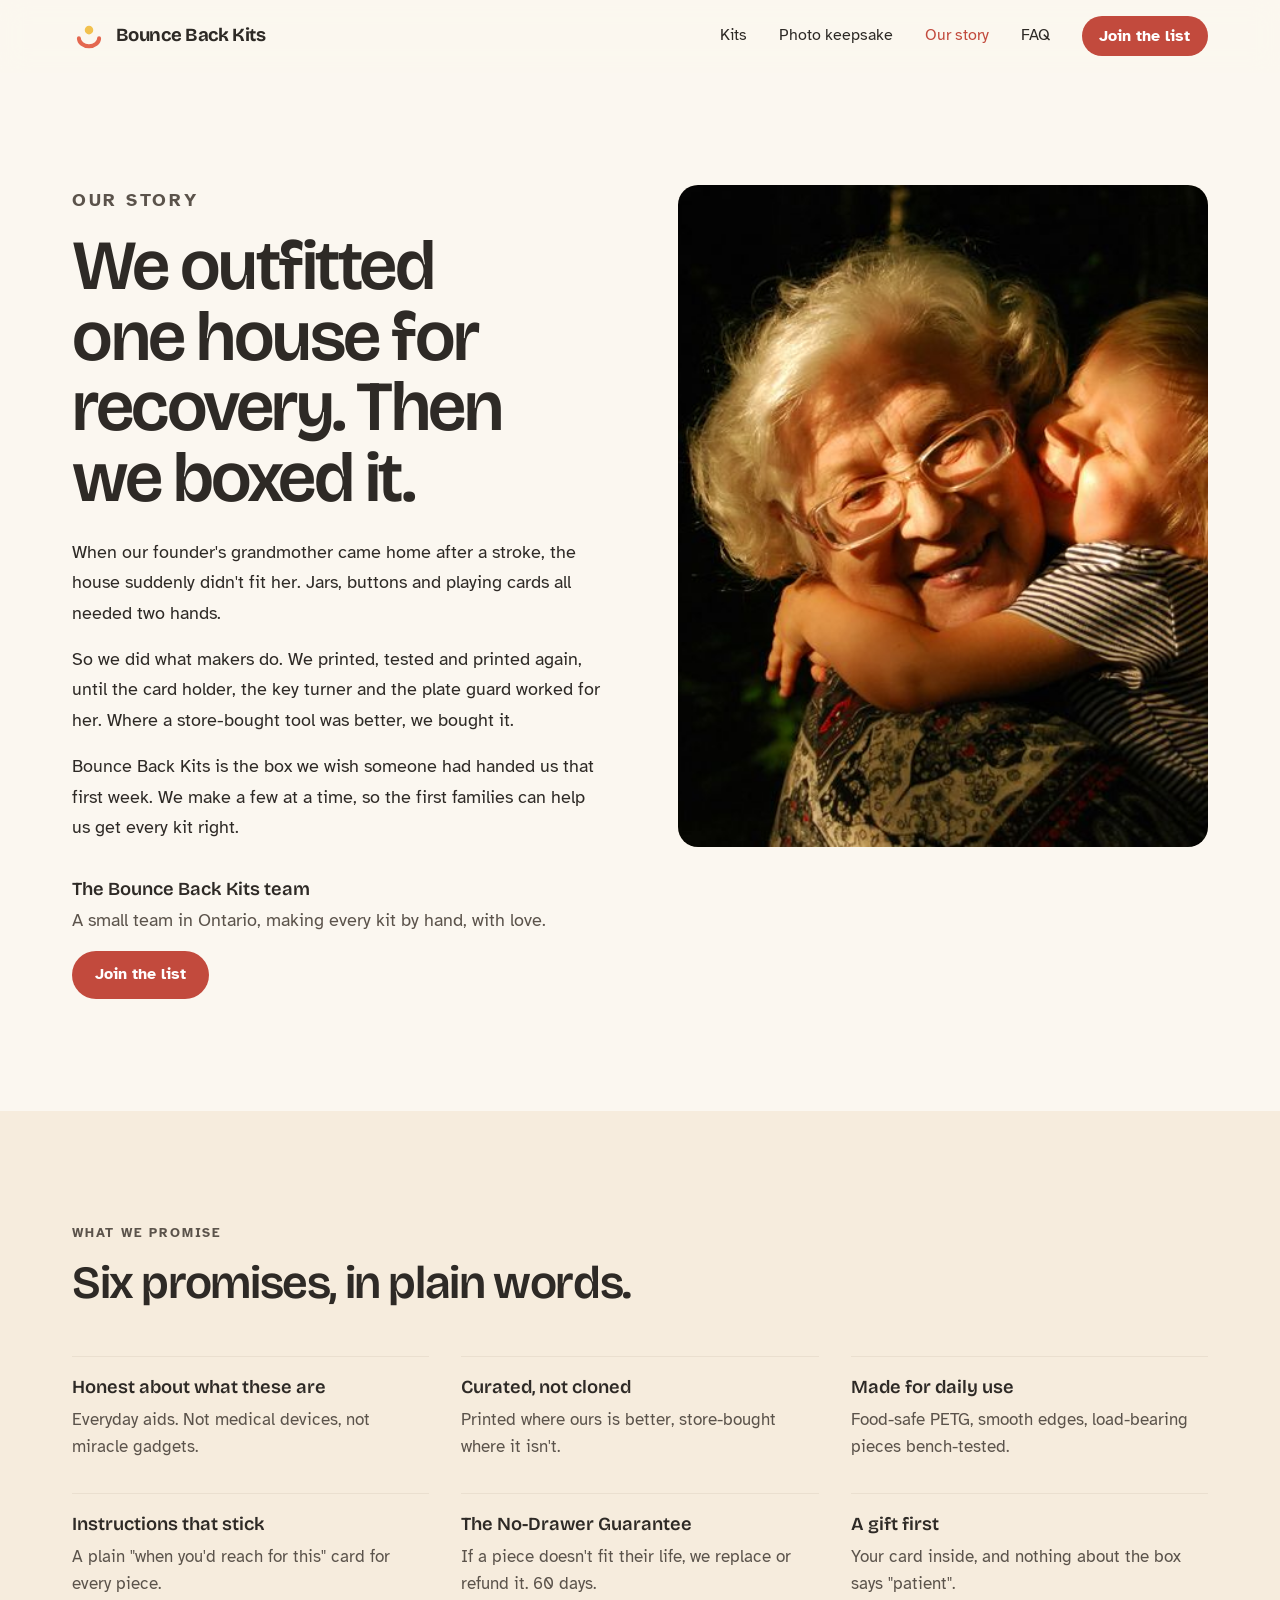
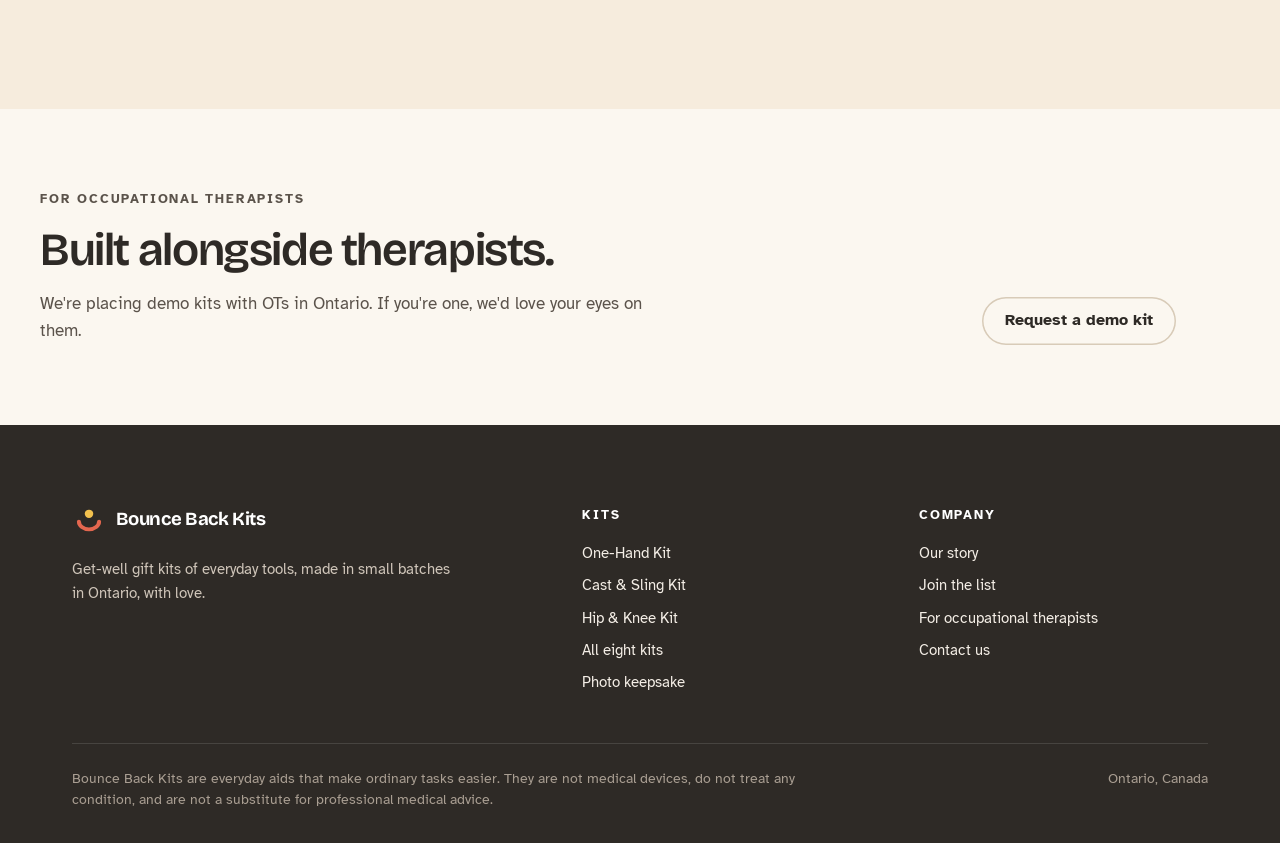
==== commit ea88e516: "Deploy site from 0376208" ====
--- a/about.html
+++ b/about.html
@@ -3,18 +3,20 @@
 <head>
 <meta charset="utf-8">
 <meta name="viewport" content="width=device-width, initial-scale=1">
-<meta name="robots" content="noindex, nofollow">
 <title>Our story — Bounce Back Kits</title>
-<meta name="description" content="Why Bounce Back Kits exists: a stroke, a grandmother, and a get-well aisle with nothing useful in it.">
-<meta name="theme-color" content="#FBF7F2">
+<meta name="description" content="We outfitted one house for recovery, then boxed it: get-well kits of everyday tools, made in small batches in Ontario.">
+<link rel="canonical" href="https://bouncebackkits.com/about.html">
+<meta name="theme-color" content="#FBF7F0">
 <meta property="og:type" content="website">
+<meta property="og:url" content="https://bouncebackkits.com/about.html">
 <meta property="og:title" content="Our story — Bounce Back Kits">
-<meta property="og:description" content="We outfitted one house for recovery. Then we boxed it.">
-<meta property="og:image" content="assets/og-image.png">
+<meta property="og:description" content="We outfitted one house for recovery, then boxed it: get-well kits of everyday tools, made in small batches in Ontario.">
+<meta property="og:image" content="https://bouncebackkits.com/assets/og-image.jpg">
+<meta name="twitter:card" content="summary_large_image">
 <link rel="icon" href="assets/logo-mark.svg" type="image/svg+xml">
 <link rel="preconnect" href="https://fonts.googleapis.com">
 <link rel="preconnect" href="https://fonts.gstatic.com" crossorigin>
-<link rel="stylesheet" href="https://fonts.googleapis.com/css2?family=Bricolage+Grotesque:opsz,wght@12..96,400;12..96,600;12..96,700&family=Atkinson+Hyperlegible:ital,wght@0,400;0,700;1,400&family=IBM+Plex+Mono:wght@400;500&display=swap">
+<link rel="stylesheet" href="https://fonts.googleapis.com/css2?family=Bricolage+Grotesque:opsz,wght@12..96,600;12..96,700&family=Atkinson+Hyperlegible:ital,wght@0,400;0,700;1,400&family=IBM+Plex+Mono:wght@400&display=swap">
 <link rel="stylesheet" href="assets/styles.css">
 <script>document.documentElement.classList.add("js");</script>
 </head>
@@ -23,71 +25,58 @@
 
 <nav class="nav" aria-label="Main">
   <div class="nav-inner">
-    <a class="wordmark" href="index.html"><img class="mark-img" src="assets/logo-mark.svg" alt="" width="40" height="32">Bounce Back Kits</a>
-    <a class="btn nav-join" href="join.html">Join</a>
+    <a class="wordmark" href="./"><img src="assets/logo-mark.svg" alt="" width="34" height="27">Bounce Back Kits</a>
     <button class="nav-toggle" type="button" aria-expanded="false" aria-controls="nav-links">
       <svg class="icon" viewBox="0 0 24 24" aria-hidden="true"><path d="M4 7h16M4 12h16M4 17h16"/></svg>Menu
     </button>
     <div class="nav-links" id="nav-links">
       <a href="index.html#kits">Kits</a>
-      <a href="personalize.html">Personalize</a>
+      <a href="personalize.html">Photo keepsake</a>
       <a href="about.html" aria-current="page">Our story</a>
       <a href="index.html#faq">FAQ</a>
-      <a class="btn" href="join.html">Join the list</a>
+      <a class="btn btn-small" href="join.html">Join the list</a>
     </div>
   </div>
 </nav>
 
 <main id="main">
-<header class="photo-band photo-hero">
-  <img class="photo-band-img" src="assets/photos/p1-together-1600.jpg" srcset="assets/photos/p1-together-800.jpg 800w, assets/photos/p1-together-1600.jpg 1600w" sizes="100vw" alt="" decoding="async" width="1600" height="1067">
-  <div class="wrap">
-    <div class="photo-band-copy">
-      <p class="kicker">Our story</p>
+<section class="section">
+  <div class="wrap split" style="align-items:start">
+    <div class="story">
+      <p class="eyebrow">Our story</p>
       <h1>We outfitted one house for recovery. Then we boxed it.</h1>
+      <p>When our founder's grandmother came home after a stroke, the house suddenly didn't fit her. Jars, buttons and playing cards all needed two hands.</p>
+      <p>So we did what makers do. We printed, tested and printed again, until the card holder, the key turner and the plate guard worked for her. Where a store-bought tool was better, we bought it.</p>
+      <p>Bounce Back Kits is the box we wish someone had handed us that first week. We make a few at a time, so the first families can help us get every kit right.</p>
+      <p class="sign">The Bounce Back Kits team<br><span class="muted" style="font-family:var(--font-body);font-weight:400">A small team in Ontario, making every kit by hand, with love.</span></p>
+      <a class="btn" href="join.html">Join the list</a>
     </div>
-  </div>
-</header>
-
-<section class="story band-white">
-  <div class="wrap narrow">
-    <p>In 2026, our founder's grandmother came home from a stroke to a house that suddenly didn't fit her — jars, buttons and playing cards all needed two hands.</p>
-    <p>So we did what makers do: printed, tested and printed again, until the card holder, key turner and plate guard worked for her. Where a store-bought tool was better, we bought it.</p>
-    <p class="pull">The people who buy <span class="nobr">get-well</span> gifts stand in an aisle of flowers and balloons, while the person they love is at home fighting a jar.</p>
-    <p>Bounce Back Kits is the box we wish someone had handed us that first week — made a few at a time, so the first families can help us get every kit right.</p>
-    <div class="signoff">
-      <span class="avatar avatar-mark" aria-hidden="true"><img src="assets/logo-mark.svg" alt=""></span>
-      <div><strong>The Bounce Back Kits team</strong><span>A small team in Ontario, making every kit by hand — with love.</span></div>
-    </div>
-    <a class="btn" href="join.html">Join the list <svg class="icon icon-arrow" viewBox="0 0 24 24" aria-hidden="true"><path d="M5 12h14M13 5l7 7-7 7"/></svg></a>
+    <div class="photo" style="aspect-ratio:4/5"><img src="assets/photos/p1-together-1600.jpg" srcset="assets/photos/p1-together-800.jpg 800w, assets/photos/p1-together-1600.jpg 1600w" sizes="(max-width: 52rem) 100vw, 45vw" alt="" width="1600" height="1067" style="object-position:40% 50%"></div>
   </div>
 </section>
 
-<section class="band-oat">
+<section class="section bg-linen" aria-labelledby="promise-title">
   <div class="wrap">
-    <div class="section-head center-head reveal">
-      <p class="kicker">What we promise</p>
-      <h2>Six promises, in plain language</h2>
-    </div>
-    <ul class="promise-grid tight">
-      <li class="reveal" style="--i:0"><span class="icon-badge"><svg class="icon" viewBox="0 0 24 24" aria-hidden="true"><circle cx="12" cy="12" r="9"/><path d="m8 12 3 3 5-6"/></svg></span><h3>Honest about what these are</h3><p>Everyday aids — not medical devices, not miracle gadgets.</p></li>
-      <li class="reveal" style="--i:1"><span class="icon-badge butter"><svg class="icon" viewBox="0 0 24 24" aria-hidden="true"><path d="m12 3 2.7 5.6 6.1.9-4.4 4.3 1 6.1L12 17l-5.4 2.9 1-6.1-4.4-4.3 6.1-.9z"/></svg></span><h3>Curated, not cloned</h3><p>Printed where ours is better; store-bought where it isn't.</p></li>
-      <li class="reveal" style="--i:2"><span class="icon-badge sky"><svg class="icon" viewBox="0 0 24 24" aria-hidden="true"><path d="M4 20h16M4 16h16M4 12h16M6 8h12M9 4h6"/></svg></span><h3>Made for daily use</h3><p>Food-safe PETG, smooth surfaces, load-bearing pieces bench-tested.</p></li>
-      <li class="reveal" style="--i:0"><span class="icon-badge"><svg class="icon" viewBox="0 0 24 24" aria-hidden="true"><rect x="4" y="3" width="16" height="18" rx="2"/><path d="M8 8h8M8 12h8M8 16h5"/></svg></span><h3>Instructions that stick</h3><p>A plain “when you'd reach for this” card for every item.</p></li>
-      <li class="reveal" style="--i:1"><span class="icon-badge butter"><svg class="icon" viewBox="0 0 24 24" aria-hidden="true"><path d="M3 12a9 9 0 1 0 3-6.7L3 8"/><path d="M3 3v5h5"/></svg></span><h3>The No-Drawer Guarantee</h3><p>Anything that doesn't fit their life: replaced or refunded, 60 days.</p></li>
-      <li class="reveal" style="--i:2"><span class="icon-badge sky"><svg class="icon" viewBox="0 0 24 24" aria-hidden="true"><rect x="3" y="8" width="18" height="4" rx="1"/><path d="M12 8v13"/><path d="M19 12v7a2 2 0 0 1-2 2H7a2 2 0 0 1-2-2v-7"/><path d="M7.5 8a2.5 2.5 0 0 1 0-5C11 3 12 8 12 8s1-5 4.5-5a2.5 2.5 0 0 1 0 5"/></svg></span><h3>A gift first</h3><p>Your card inside — and nothing about the box says “patient.”</p></li>
+    <div class="head"><p class="eyebrow">What we promise</p><h2 id="promise-title">Six promises, in plain words.</h2></div>
+    <ul class="promise-grid">
+      <li><strong>Honest about what these are</strong><span>Everyday aids. Not medical devices, not miracle gadgets.</span></li>
+      <li><strong>Curated, not cloned</strong><span>Printed where ours is better, store-bought where it isn&#x27;t.</span></li>
+      <li><strong>Made for daily use</strong><span>Food-safe PETG, smooth edges, load-bearing pieces bench-tested.</span></li>
+      <li><strong>Instructions that stick</strong><span>A plain &quot;when you&#x27;d reach for this&quot; card for every piece.</span></li>
+      <li><strong>The No-Drawer Guarantee</strong><span>If a piece doesn&#x27;t fit their life, we replace or refund it. 60 days.</span></li>
+      <li><strong>A gift first</strong><span>Your card inside, and nothing about the box says &quot;patient&quot;.</span></li>
     </ul>
   </div>
 </section>
 
-<section class="band-coral-wash">
-  <div class="wrap cta-final-inner">
-    <div>
-      <p class="kicker">For occupational therapists</p>
-      <h2>Built alongside therapists</h2>
-      <p class="flush">We're placing demo kits with OTs in Ontario. If you're one, we'd love your eyes on them.</p>
+<section class="section-tight" aria-labelledby="ot-title">
+  <div class="wrap head-row" style="margin:0">
+    <div class="head">
+      <p class="eyebrow">For occupational therapists</p>
+      <h2 id="ot-title">Built alongside therapists.</h2>
+      <p class="muted">We're placing demo kits with OTs in Ontario. If you're one, we'd love your eyes on them.</p>
     </div>
-    <a class="btn" href="mailto:anshuk.chhibber@gmail.com?subject=OT%20demo%20kit">Request a demo kit</a>
+    <a class="btn btn-quiet" href="contact.html?topic=ot">Request a demo kit</a>
   </div>
 </section>
 </main>
@@ -96,16 +85,16 @@
   <div class="wrap">
     <div class="footer-grid">
       <div>
-        <a class="wordmark" href="index.html"><img class="mark-img" src="assets/logo-mark.svg" alt="" width="40" height="32">Bounce Back Kits</a>
-        <p class="footer-guarantee"><strong>The No-Drawer Guarantee:</strong> any item that doesn't fit their life gets replaced or refunded — 60 days. Made in small batches in Ontario.</p>
+        <a class="wordmark" href="./"><img src="assets/logo-mark.svg" alt="" width="34" height="27">Bounce Back Kits</a>
+        <p class="footer-note">Get-well gift kits of everyday tools, made in small batches in Ontario, with love.</p>
       </div>
       <div>
         <h4>Kits</h4>
         <ul>
+          <li><a href="kits/one-hand.html">One-Hand Kit</a></li>
+          <li><a href="kits/cast-sling.html">Cast &amp; Sling Kit</a></li>
+          <li><a href="kits/hip-knee.html">Hip &amp; Knee Kit</a></li>
           <li><a href="index.html#kits">All eight kits</a></li>
-          <li><a href="kits/one-hand.html">The One-Hand Kit</a></li>
-          <li><a href="kits/cast-sling.html">The Cast &amp; Sling Kit</a></li>
-          <li><a href="kits/hip-knee.html">The Hip &amp; Knee Kit</a></li>
           <li><a href="personalize.html">Photo keepsake</a></li>
         </ul>
       </div>
@@ -114,19 +103,19 @@
         <ul>
           <li><a href="about.html">Our story</a></li>
           <li><a href="join.html">Join the list</a></li>
-          <li><a href="index.html#faq">How the batches work</a></li>
-          <li><a href="mailto:anshuk.chhibber@gmail.com?subject=OT%20demo%20kit">For occupational therapists</a></li>
-          <li><a href="mailto:anshuk.chhibber@gmail.com">Email us</a></li>
+          <li><a href="contact.html?topic=ot">For occupational therapists</a></li>
+          <li><a href="contact.html">Contact us</a></li>
         </ul>
       </div>
     </div>
     <div class="footer-bottom">
-      <p class="disclaimer">Bounce Back Kits are assistive daily-living aids designed to make everyday tasks easier. They are not medical devices, do not treat or rehabilitate any condition, and are not a substitute for professional medical advice.</p>
-      <p class="footer-meta">Ontario, Canada · <a href="mailto:anshuk.chhibber@gmail.com">Email us</a></p>
+      <p>Bounce Back Kits are everyday aids that make ordinary tasks easier. They are not medical devices, do not treat any condition, and are not a substitute for professional medical advice.</p>
+      <p>Ontario, Canada</p>
     </div>
   </div>
 </footer>
 
 <script src="assets/site.js"></script>
+<script src="assets/join.js"></script>
 </body>
 </html>
--- a/assets/styles.css
+++ b/assets/styles.css
@@ -1,336 +1,305 @@
-/* Bounce Back Kits — site stylesheet v4 (2026-09 revamp).
-   Brand: Direction C — coral/butter/sky, Bricolage Grotesque + Atkinson Hyperlegible. Rules live in site/styleguide.html.
-   Layout/UX system informed by UI/UX Pro Max ("Nature Distilled" style: warm grain, soft shadows, organic radii;
-   feature-showcase pattern; spacious density; subtle motion with reduced-motion respected).
-   Single deliberate light theme (retail/gift context). */
-
-/* ---------- 1. Primitive tokens (brand — do not change here without the brand book) ---------- */
+/* Bounce Back Kits — site stylesheet v7 (2026-11 redesign: simpler, crisper, photo-led).
+   Brand rules live in site/styleguide.html: coral-deep is the only action colour; coral/butter/sky are for the products
+   and small accents; Bricolage Grotesque for display, Atkinson Hyperlegible for reading, IBM Plex Mono only for "Kit № N".
+   The pictures carry the colour. The page itself is warm white, linen and ink, with hairlines instead of boxes. */
+
+/* ---------- 1. Tokens ---------- */
 :root {
-  --paper: #FBF7F2;       /* Warm White — page ground */
+  /* Palette A, "Kitchen garden": Sanzo Wada combination no. 137 (Etruscan Red, Cinnamon Buff, Pistachio Green), chosen 2026-11-27.
+     Page grounds are light tints of Cinnamon Buff; see research/palette-options.html. */
+  --paper: #FBF7F0;       /* page ground: a warm white */
+  --linen: #F6ECDD;       /* alternate band: a pale Cinnamon Buff */
   --card: #FFFFFF;
-  --ink: #2E2A26;         /* Warm Ink — text */
-  --muted: #5B534B;       /* Muted Umber — secondary text (~7:1 on paper) */
-  --coral: #E4674F;       /* brand hue — decorative/large only, NOT small text */
-  --coral-deep: #C24936;  /* THE action color (AA with white) */
-  --coral-dark: #A63A29;  /* hover */
-  --coral-wash: #FBE7E2;
-  --butter: #F2C14E;
-  --butter-wash: #FCF3DC;
+  --ink: #2E2A26;
+  --muted: #5B534B;       /* ~6.5:1 on paper and linen */
+  --soft: #8A8178;        /* placeholders and fine print on paper only */
+  --coral: #D9604F;       /* decorative only */
+  --coral-deep: #C24A3D;  /* THE action colour: Etruscan Red, deepened 5% so white text passes 4.5:1 */
+  --coral-dark: #A33E33;
+  --coral-wash: #FBE5DF;
+  --butter: #FDC57E;      /* Cinnamon Buff */
+  --butter-wash: #FEF1DE;
+  --sage: #648F7B;        /* Pistachio Green */
+  --sage-deep: #3F5D50;   /* Pistachio Green, deepened: the dark band */
+  --sage-wash: #E8EFEA;
   --sky: #7FB4C7;
   --sky-wash: #E9F2F5;
-  --oat: #F3EBDD;
-  --border: #EBE3D9;
-  --border-strong: #D8CDBF;
-  --footer-ink: #F1EAE2;
-  --footer-link: #F2A48F;
-
-  /* ---------- 2. Semantic tokens ---------- */
-  --color-bg: var(--paper);
-  --color-surface: var(--card);
-  --color-text: var(--ink);
+  --oat: #F6ECDD;
+  --line: #EADFCF;        /* hairlines */
+  --border: #EADFCF;
+  --border-strong: #D8CBB8;
+
   --color-text-muted: var(--muted);
-  --color-action: var(--coral-deep);
-  --color-action-hover: var(--coral-dark);
   --color-focus: var(--coral-deep);
 
-  /* Type */
   --font-display: "Bricolage Grotesque", "Arial Narrow", Arial, sans-serif;
   --font-body: "Atkinson Hyperlegible", Verdana, Arial, sans-serif;
   --font-mono: "IBM Plex Mono", ui-monospace, Consolas, monospace;
 
-  /* Spacing — spacious scale (24–96 for sections) */
   --space-1: 0.25rem; --space-2: 0.5rem; --space-3: 0.75rem; --space-4: 1rem;
-  --space-5: 1.5rem;  --space-6: 2rem;   --space-7: 3rem;    --space-8: 4.5rem; --space-9: 6rem;
-
-  /* Shape & depth — organic radii, warm soft shadows */
-  --radius-sm: 10px; --radius-md: 16px; --radius-lg: 24px; --radius-xl: 32px; --radius-pill: 999px;
-  --shadow-sm: 0 1px 2px rgba(46, 42, 38, 0.06), 0 2px 8px -2px rgba(46, 42, 38, 0.08);
-  --shadow-md: 0 2px 4px rgba(46, 42, 38, 0.05), 0 14px 32px -12px rgba(46, 42, 38, 0.2);
-  --shadow-lg: 0 4px 8px rgba(46, 42, 38, 0.05), 0 28px 60px -20px rgba(46, 42, 38, 0.28);
-
-  /* Motion */
+  --space-5: 1.5rem;  --space-6: 2rem;   --space-7: 3rem;    --space-8: 5rem; --space-9: 7rem;
+
+  --radius-sm: 8px; --radius-md: 12px; --radius-lg: 16px; --radius-xl: 20px; --radius-pill: 999px;
+  --shadow-sm: 0 1px 2px rgba(46, 42, 38, 0.05), 0 2px 6px -2px rgba(46, 42, 38, 0.07);
+  --shadow-md: 0 1px 2px rgba(46, 42, 38, 0.04), 0 16px 36px -18px rgba(46, 42, 38, 0.22);
+
   --ease-out: cubic-bezier(0.22, 1, 0.36, 1);
-  --dur-fast: 150ms; --dur: 220ms; --dur-slow: 600ms;
-
-  --wrap: 72rem;
-  --layer-lines: repeating-linear-gradient(0deg, rgba(46, 42, 38, 0.035) 0 1px, transparent 1px 7px);
-}
-
-/* ---------- 3. Base ---------- */
+  --dur-fast: 150ms; --dur: 220ms; --dur-slow: 700ms;
+  --wrap: 76rem;
+  --gutter: clamp(1.25rem, 4vw, 2.5rem);
+}
+
+/* ---------- 2. Base ---------- */
 *, *::before, *::after { box-sizing: border-box; }
 html { scroll-behavior: smooth; -webkit-text-size-adjust: 100%; }
-body {
-  margin: 0;
-  background: var(--color-bg);
-  color: var(--color-text);
-  font-family: var(--font-body);
-  font-size: 1.0625rem;           /* 17px — generous for older readers */
-  line-height: 1.62;
-  overflow-x: hidden;
-}
-/* Nature Distilled grain — a whisper of paper texture over the whole page */
-body::before {
-  content: ""; position: fixed; inset: 0; z-index: 100; pointer-events: none; opacity: 0.05;
-  background-image: url("data:image/svg+xml,%3Csvg xmlns='http://www.w3.org/2000/svg' width='160' height='160'%3E%3Cfilter id='n'%3E%3CfeTurbulence type='fractalNoise' baseFrequency='0.9' numOctaves='2' stitchTiles='stitch'/%3E%3C/filter%3E%3Crect width='100%25' height='100%25' filter='url(%23n)'/%3E%3C/svg%3E");
-}
-h1, h2, h3, h4 { font-family: var(--font-display); color: var(--color-text); text-wrap: balance; }
-h1 { font-weight: 700; font-size: clamp(2.4rem, 6vw, 4.1rem); line-height: 1.02; letter-spacing: -0.025em; margin: 0 0 var(--space-5); }
-h2 { font-weight: 700; font-size: clamp(1.75rem, 3.8vw, 2.6rem); line-height: 1.08; letter-spacing: -0.02em; margin: 0 0 var(--space-4); }
-h3 { font-weight: 600; font-size: 1.2rem; line-height: 1.25; margin: 0 0 var(--space-2); }
+body { margin: 0; background: var(--paper); color: var(--ink); font-family: var(--font-body); font-size: 1.0625rem; line-height: 1.6; overflow-x: hidden; -webkit-font-smoothing: antialiased; }
+h1, h2, h3, h4 { font-family: var(--font-display); color: var(--ink); text-wrap: balance; font-weight: 600; }
+h1 { font-size: clamp(2.6rem, 5.6vw, 4.4rem); line-height: 1; letter-spacing: -0.035em; margin: 0 0 var(--space-5); }
+h2 { font-size: clamp(2rem, 3.6vw, 2.9rem); line-height: 1.05; letter-spacing: -0.03em; margin: 0 0 var(--space-4); }
+h3 { font-size: 1.22rem; line-height: 1.25; letter-spacing: -0.01em; margin: 0 0 var(--space-2); }
 p { margin: 0 0 var(--space-4); }
-a { color: var(--color-action); text-underline-offset: 0.18em; text-decoration-thickness: 1.5px; transition: color var(--dur-fast); }
-a:hover { color: var(--color-action-hover); }
-img, svg, canvas { max-width: 100%; }
-em { font-style: italic; }
+a { color: var(--coral-deep); text-decoration-thickness: 1px; text-underline-offset: 3px; }
+a:hover { color: var(--coral-dark); }
+img { max-width: 100%; height: auto; display: block; }
 :focus-visible { outline: 3px solid var(--color-focus); outline-offset: 3px; border-radius: 4px; }
-::selection { background: var(--butter); color: var(--ink); }
-
-.wrap { max-width: var(--wrap); margin: 0 auto; padding: 0 1.25rem; }
-.narrow { max-width: 46rem; }
-
-.muted { color: var(--color-text-muted); }
-
+.skip-link { position: absolute; left: var(--space-4); top: -4rem; z-index: 200; background: var(--ink); color: #fff; padding: var(--space-3) var(--space-4); border-radius: var(--radius-sm); }
+.skip-link:focus { top: var(--space-4); }
 [hidden] { display: none !important; }
+.visually-hidden { position: absolute !important; width: 1px; height: 1px; overflow: hidden; clip: rect(0 0 0 0); white-space: nowrap; }
+.icon { width: 1.2em; height: 1.2em; flex: none; fill: none; stroke: currentColor; stroke-width: 2; stroke-linecap: round; stroke-linejoin: round; vertical-align: -0.2em; }
 .nobr { white-space: nowrap; }
-.visually-hidden { position: absolute !important; width: 1px; height: 1px; overflow: hidden; clip: rect(0 0 0 0); white-space: nowrap; }
-.skip-link { position: absolute; left: 1rem; top: -4rem; z-index: 200; background: var(--ink); color: #fff; padding: 0.7rem 1rem; border-radius: var(--radius-sm); }
-.skip-link:focus { top: 1rem; color: #fff; }
-
-.icon { width: 1.25em; height: 1.25em; flex: none; fill: none; stroke: currentColor; stroke-width: 2; stroke-linecap: round; stroke-linejoin: round; vertical-align: -0.2em; }
+.wrap { max-width: var(--wrap); margin: 0 auto; padding: 0 var(--gutter); }
+.muted { color: var(--muted); }
+
+/* ---------- 3. Small type ---------- */
+.eyebrow { display: block; margin: 0 0 var(--space-4); font-size: 0.8rem; font-weight: 700; letter-spacing: 0.14em; text-transform: uppercase; color: var(--muted); }
+.kit-no { font-family: var(--font-mono); font-size: 0.82rem; letter-spacing: 0.02em; color: var(--muted); }
+.lede { font-size: clamp(1.12rem, 1.6vw, 1.3rem); line-height: 1.5; color: var(--muted); max-width: 34rem; }
 
 /* ---------- 4. Nav ---------- */
-.nav {
-  position: sticky; top: 0; z-index: 50;
-  background: rgba(251, 247, 242, 0.86);
-  -webkit-backdrop-filter: saturate(1.4) blur(12px); backdrop-filter: saturate(1.4) blur(12px);
-  border-bottom: 1px solid transparent;
-  transition: border-color var(--dur), box-shadow var(--dur);
-}
-.nav.is-scrolled { border-bottom-color: var(--border); box-shadow: 0 6px 24px -18px rgba(46, 42, 38, 0.35); }
-.nav-inner { display: flex; align-items: center; gap: var(--space-5); max-width: var(--wrap); margin: 0 auto; padding: 0.7rem 1.25rem; }
-.wordmark {
-  font-family: var(--font-display); font-weight: 700; font-size: 1.22rem; letter-spacing: -0.01em;
-  color: var(--ink); text-decoration: none; display: inline-flex; align-items: center; gap: 0.55rem; min-height: 44px;
-}
-.wordmark:hover { color: var(--ink); }
-.wordmark .mark-img { height: 1.7rem; width: auto; display: block; }
-.nav-links { display: flex; align-items: center; gap: var(--space-1); margin-left: auto; }
-.nav-links a {
-  color: var(--ink); text-decoration: none; font-family: var(--font-display); font-weight: 600; font-size: 1rem;
-  padding: 0.6rem 0.85rem; border-radius: var(--radius-pill); min-height: 44px; display: inline-flex; align-items: center;
-  transition: background-color var(--dur-fast), color var(--dur-fast);
-}
-.nav-links a:hover { background: var(--oat); color: var(--ink); }
-.nav-links a[aria-current="page"] { background: var(--coral-wash); color: var(--coral-dark); }
-.nav-links .btn { margin-left: var(--space-2); padding: 0.6rem 1.15rem; min-height: 44px; color: #fff; }
-.nav-links .btn:hover { background: var(--color-action-hover); color: #fff; }
-.nav .nav-join { display: none; }
-.nav-toggle {
-  display: none; margin-left: auto; align-items: center; gap: 0.4rem; min-height: 44px; min-width: 44px;
-  padding: 0.5rem 0.9rem; border-radius: var(--radius-pill); border: 1.5px solid var(--border-strong);
-  background: var(--card); color: var(--ink); font: 600 1rem var(--font-display); cursor: pointer;
-}
-
-/* ---------- 5. Buttons ---------- */
-.btn {
-  display: inline-flex; align-items: center; justify-content: center; gap: 0.5rem;
-  background: var(--color-action); color: #FFFFFF; text-decoration: none;
-  font-family: var(--font-display); font-weight: 600; font-size: 1.05rem; line-height: 1.2;
-  padding: 0.95rem 1.7rem; min-height: 48px; border-radius: var(--radius-pill); border: 1.5px solid transparent; cursor: pointer;
-  box-shadow: 0 1px 0 rgba(255, 255, 255, 0.25) inset, 0 6px 16px -8px rgba(194, 73, 54, 0.7);
-  transition: background-color var(--dur-fast), transform var(--dur) var(--ease-out), box-shadow var(--dur);
-}
-.btn:hover { background: var(--color-action-hover); color: #fff; transform: translateY(-1px); box-shadow: 0 10px 22px -10px rgba(166, 58, 41, 0.75); }
-.btn:active { transform: translateY(0); }
+.nav { position: sticky; top: 0; z-index: 50; background: rgba(251, 247, 240, 0.88); -webkit-backdrop-filter: saturate(1.4) blur(14px); backdrop-filter: saturate(1.4) blur(14px); border-bottom: 1px solid transparent; transition: border-color var(--dur); }
+.nav.is-scrolled { border-bottom-color: var(--line); }
+.nav-inner { max-width: var(--wrap); margin: 0 auto; padding: 0 var(--gutter); height: 4.5rem; display: flex; align-items: center; gap: var(--space-6); }
+.wordmark { display: inline-flex; align-items: center; gap: 0.6rem; font-family: var(--font-display); font-weight: 700; font-size: 1.16rem; letter-spacing: -0.02em; color: var(--ink); text-decoration: none; white-space: nowrap; }
+.wordmark img { width: 34px; height: auto; }
+.nav-links { display: flex; align-items: center; gap: var(--space-6); margin-left: auto; }
+.nav-links a { color: var(--ink); text-decoration: none; font-size: 0.98rem; }
+.nav-links a:hover { color: var(--coral-deep); }
+.nav-links a[aria-current="page"] { color: var(--coral-deep); }
+.nav-links .btn { color: #fff; }
+.nav-toggle { display: none; margin-left: auto; align-items: center; gap: 0.4rem; min-height: 44px; padding: 0 0.9rem; background: transparent; border: 1px solid var(--border-strong); border-radius: var(--radius-pill); font: inherit; font-size: 0.95rem; color: var(--ink); cursor: pointer; }
+@media (max-width: 52rem) {
+  .nav-toggle { display: inline-flex; }
+  .nav-links { display: none; position: absolute; left: 0; right: 0; top: 100%; flex-direction: column; align-items: stretch; gap: 0; padding: var(--space-2) var(--gutter) var(--space-5); background: var(--paper); border-bottom: 1px solid var(--line); }
+  .nav-links a { padding: var(--space-3) 0; border-bottom: 1px solid var(--line); font-size: 1.08rem; }
+  .nav-links .btn { margin-top: var(--space-4); border-bottom: 0; justify-content: center; }
+  .nav.is-open .nav-links { display: flex; }
+}
+
+/* ---------- 5. Buttons & links ---------- */
+.btn { display: inline-flex; align-items: center; justify-content: center; gap: 0.5rem; min-height: 48px; padding: 0.75rem 1.45rem; border: 0; border-radius: var(--radius-pill); background: var(--coral-deep); color: #fff; font-family: var(--font-body); font-weight: 700; font-size: 1rem; line-height: 1.2; text-decoration: none; cursor: pointer; transition: background-color var(--dur-fast), transform var(--dur-fast); }
+.btn:hover { background: var(--coral-dark); color: #fff; }
+.btn:active { transform: translateY(1px); }
 .btn .icon { transition: transform var(--dur) var(--ease-out); }
 .btn:hover .icon-arrow { transform: translateX(3px); }
-.btn-ghost { background: transparent; color: var(--color-action); border-color: var(--color-action); box-shadow: none; }
-.btn-ghost:hover { background: var(--coral-wash); color: var(--color-action-hover); box-shadow: none; }
-.btn-light { background: var(--card); color: var(--ink); border-color: var(--border-strong); box-shadow: var(--shadow-sm); }
-.btn-light:hover { background: var(--card); color: var(--coral-dark); border-color: var(--coral-deep); }
-.btn-row { display: flex; gap: var(--space-3); flex-wrap: wrap; align-items: center; }
-.text-link { font-family: var(--font-display); font-weight: 600; display: inline-flex; align-items: center; gap: 0.35rem; text-decoration: none; min-height: 44px; }
+.btn-small { min-height: 40px; padding: 0.5rem 1.1rem; font-size: 0.95rem; }
+.btn-quiet { background: transparent; color: var(--ink); box-shadow: inset 0 0 0 1.5px var(--border-strong); }
+.btn-quiet:hover { background: var(--card); color: var(--ink); box-shadow: inset 0 0 0 1.5px var(--ink); }
+.btn-white { background: #fff; color: var(--coral-deep); }
+.btn-white:hover { background: var(--coral-wash); color: var(--coral-dark); }
+.btn-ghost { background: transparent; color: var(--ink); box-shadow: inset 0 0 0 1.5px var(--border-strong); }
+.btn-ghost:hover { background: var(--card); color: var(--ink); }
+.btn-light { background: var(--card); color: var(--coral-deep); box-shadow: inset 0 0 0 1.5px var(--border-strong); }
+.btn-light:hover { color: var(--coral-dark); }
+.btn-row { display: flex; flex-wrap: wrap; gap: var(--space-3); }
+.text-link { display: inline-flex; align-items: center; gap: 0.35rem; font-weight: 700; text-decoration: none; }
+.text-link .icon { transition: transform var(--dur) var(--ease-out); }
 .text-link:hover .icon { transform: translateX(3px); }
-.text-link .icon { transition: transform var(--dur) var(--ease-out); }
-
-/* ---------- 6. Kickers & chips ---------- */
-.kicker {
-  font-family: var(--font-display); font-weight: 600; font-size: 0.84rem; letter-spacing: 0.12em; text-transform: uppercase;
-  color: var(--color-action); margin: 0 0 var(--space-4); display: inline-flex; align-items: center; gap: 0.55rem;
-}
-.kicker::before { content: ""; width: 0.55rem; height: 0.55rem; border-radius: 50%; background: var(--butter); box-shadow: 0 0 0 3px var(--butter-wash); }
-.kicker.spec { font-family: var(--font-mono); font-weight: 500; }
-
-/* ---------- 7. Sections ---------- */
-section { padding: 5rem 0; position: relative; }
-.section-head { max-width: 44rem; margin-bottom: var(--space-6); }
-
-/* ---------- 9. Icon badges ---------- */
-.icon-badge {
-  flex: none; width: 2.6rem; height: 2.6rem; border-radius: 50%; display: grid; place-items: center;
-  background: var(--coral-wash); color: var(--coral-deep);
-}
-.icon-badge.butter { background: var(--butter-wash); color: #8A6410; }
-.icon-badge.sky { background: var(--sky-wash); color: #2F6577; }
-
-/* ---------- 10. Kit cards ---------- */
-.kit-grid { display: grid; grid-template-columns: repeat(auto-fit, minmax(17rem, 1fr)); gap: var(--space-5); }
-.kit-card {
-  --wash: var(--coral-wash);
-  position: relative; background: var(--card); border: 1px solid var(--border); border-radius: var(--radius-lg);
-  overflow: hidden; display: flex; flex-direction: column; text-decoration: none; color: var(--ink); box-shadow: var(--shadow-sm);
-  transition: transform var(--dur) var(--ease-out), box-shadow var(--dur) var(--ease-out), border-color var(--dur);
-}
-.kit-card:hover { transform: translateY(-6px); box-shadow: var(--shadow-lg); border-color: var(--coral); color: var(--ink); }
-.kit-card.wash-butter { --wash: var(--butter-wash); }
-.kit-card.wash-sky { --wash: var(--sky-wash); }
-.kit-card .art { background: var(--wash); padding: var(--space-6) var(--space-5); display: flex; justify-content: center; align-items: center; min-height: 12rem; position: relative; }
-/* Kit scene: the open gift box with three of the kit's items in front — items lift on hover (the bounce) */
-.kit-card .art.scene { padding: 0; height: 14rem; overflow: hidden; display: block; }
-.scene::after { content: ""; position: absolute; left: 8%; right: 8%; bottom: 6%; height: 10%; border-radius: 50%; background: radial-gradient(closest-side, rgba(46, 42, 38, 0.1), transparent); }
-.scene img { position: absolute; bottom: 4%; height: 64%; width: auto; max-width: none; z-index: 1; transition: transform var(--dur-slow) var(--ease-out); }
-.scene .s-box { left: 50%; height: 86%; bottom: 9%; transform: translateX(-50%); z-index: 0; }
-.scene .s-left { left: 1%; transform: rotate(-5deg); }
-.scene .s-right { right: 1%; transform: rotate(5deg); }
-.scene .s-front { left: 50%; height: 44%; bottom: -1%; transform: translateX(-50%); z-index: 2; }
-.kit-card:hover .scene .s-left { transform: translateY(-10px) rotate(-8deg); }
-.kit-card:hover .scene .s-right { transform: translateY(-10px) rotate(8deg); transition-delay: 60ms; }
-.kit-card:hover .scene .s-front { transform: translateX(-50%) translateY(-8px); transition-delay: 120ms; }
-.kit-card .art svg { transition: transform var(--dur-slow) var(--ease-out); width: 12.5rem; height: auto; }
-.kit-card:hover .art svg { transform: scale(1.05); }
-.kit-card .num { position: absolute; z-index: 3; top: var(--space-4); left: var(--space-4); font-family: var(--font-mono); font-size: 0.78rem; letter-spacing: 0.1em; text-transform: uppercase; background: rgba(255, 255, 255, 0.8); padding: 0.25rem 0.6rem; border-radius: var(--radius-pill); }
-.kit-card .body { padding: var(--space-5); display: flex; flex-direction: column; gap: var(--space-2); flex: 1; }
-.kit-card h3 { font-size: 1.4rem; font-weight: 700; letter-spacing: -0.01em; margin: 0; }
-.kit-card .for { font-size: 0.93rem; color: var(--color-text-muted); margin: 0; }
-.kit-card .meta { display: flex; align-items: center; justify-content: space-between; gap: var(--space-3); padding-top: var(--space-4); border-top: 1px dashed var(--border-strong); }
-.kit-card .price { font-family: var(--font-display); font-weight: 700; font-size: 1.35rem; }
-.kit-card .price small { font-family: var(--font-body); font-weight: 400; color: var(--color-text-muted); font-size: 0.88rem; display: block; line-height: 1.2; }
-.kit-card .go { color: var(--color-action); font-family: var(--font-display); font-weight: 600; display: inline-flex; align-items: center; gap: 0.35rem; white-space: nowrap; }
-.kit-card .go .icon { transition: transform var(--dur) var(--ease-out); }
-.kit-card:hover .go .icon { transform: translateX(4px); }
-
-/* ---------- 11. Verdicts (why a kit) ---------- */
-.verdict.no { color: var(--color-text-muted); }
-.verdict.yes { color: var(--coral-dark); }
-
-/* ---------- 13. Tick lists & sign-off ---------- */
-.tick-list { list-style: none; padding: 0; margin: 0 0 var(--space-5); display: grid; gap: var(--space-3); }
+
+/* ---------- 6. Sections ---------- */
+.section { padding: var(--space-9) 0; }
+.section-tight { padding: var(--space-8) 0; }
+.bg-linen { background: var(--linen); }
+.bg-ink { background: var(--sage-deep); color: #F3F1EA; }
+.bg-ink h2, .bg-ink h3 { color: #fff; }
+.bg-ink .eyebrow, .bg-ink .muted, .bg-ink .lede { color: #D3DDD6; }
+.bg-ink a:not(.btn) { color: var(--butter); }
+.head { max-width: 40rem; margin-bottom: var(--space-7); }
+.head p:last-child { margin-bottom: 0; }
+.head-row { display: flex; align-items: flex-end; justify-content: space-between; gap: var(--space-6); flex-wrap: wrap; margin-bottom: var(--space-7); }
+.head-row .head { margin-bottom: 0; }
+
+/* ---------- 7. Photos ---------- */
+.photo { position: relative; overflow: hidden; border-radius: var(--radius-xl); background: var(--linen); }
+.photo img { width: 100%; height: 100%; object-fit: cover; }
+.photo-note { margin: var(--space-3) 0 0; font-size: 0.86rem; color: var(--soft); }
+
+/* ---------- 8. Hero ---------- */
+.hero { padding: var(--space-7) 0 var(--space-9); }
+.hero-grid { display: grid; grid-template-columns: minmax(0, 0.92fr) minmax(0, 1.08fr); gap: clamp(2rem, 5vw, 4.5rem); align-items: center; }
+.hero h1 { margin-bottom: var(--space-5); }
+.hero .lede { margin-bottom: var(--space-6); }
+.hero-media { aspect-ratio: 5 / 4; }
+.hero-media .photo { height: 100%; }
+.facts { display: flex; flex-wrap: wrap; gap: var(--space-2) var(--space-5); margin: var(--space-5) 0 0; padding: 0; list-style: none; font-size: 0.95rem; color: var(--muted); }
+.facts li { display: inline-flex; align-items: center; gap: 0.45rem; }
+.facts .icon { color: var(--coral-deep); width: 1.05em; height: 1.05em; }
+.play { position: absolute; left: var(--space-4); bottom: var(--space-4); display: inline-flex; align-items: center; gap: 0.6rem; min-height: 44px; padding: 0.35rem 1.1rem 0.35rem 0.4rem; border: 0; border-radius: var(--radius-pill); background: rgba(255, 255, 255, 0.92); -webkit-backdrop-filter: blur(8px); backdrop-filter: blur(8px); color: var(--ink); font: inherit; font-weight: 700; font-size: 0.95rem; cursor: pointer; box-shadow: var(--shadow-sm); transition: background-color var(--dur-fast); }
+.play:hover { background: #fff; }
+.play-dot { display: grid; place-items: center; width: 2.1rem; height: 2.1rem; border-radius: 50%; background: var(--coral-deep); color: #fff; }
+.play-dot .icon { width: 0.95rem; height: 0.95rem; fill: currentColor; stroke: none; margin-left: 2px; }
+@media (max-width: 56rem) {
+  .hero { padding-top: var(--space-5); padding-bottom: var(--space-8); }
+  .hero-grid { grid-template-columns: minmax(0, 1fr); }
+  .hero-media { order: -1; aspect-ratio: 4 / 3; }
+}
+
+/* ---------- 9. Film dialog ---------- */
+.film { width: min(64rem, calc(100vw - 2rem)); padding: 0; border: 0; border-radius: var(--radius-lg); background: #111; color: #fff; box-shadow: 0 30px 80px -20px rgba(0, 0, 0, 0.6); }
+.film::backdrop { background: rgba(28, 25, 22, 0.72); -webkit-backdrop-filter: blur(4px); backdrop-filter: blur(4px); }
+.film video { display: block; width: 100%; height: auto; aspect-ratio: 16 / 9; background: #000; }
+.film-bar { display: flex; align-items: center; justify-content: space-between; gap: var(--space-4); padding: var(--space-3) var(--space-4); }
+.film-caption { margin: 0; font-size: 1.05rem; min-height: 1.6em; }
+.film-close { flex: none; min-height: 40px; padding: 0 1rem; border: 1px solid rgba(255, 255, 255, 0.3); border-radius: var(--radius-pill); background: transparent; color: #fff; font: inherit; cursor: pointer; }
+.film-close:hover { background: rgba(255, 255, 255, 0.1); }
+
+/* ---------- 10. Moments: three close-ups ---------- */
+.moments { display: grid; grid-template-columns: repeat(3, minmax(0, 1fr)); gap: var(--space-5); margin: 0; padding: 0; list-style: none; }
+.moments .photo { aspect-ratio: 4 / 5; }
+.moments h3 { margin: var(--space-4) 0 var(--space-1); }
+.moments p { margin: 0; color: var(--muted); font-size: 0.98rem; }
+@media (max-width: 52rem) {
+  .moments { grid-template-columns: none; grid-auto-flow: column; grid-auto-columns: 74%; overflow-x: auto; scroll-snap-type: x mandatory; margin: 0 calc(-1 * var(--gutter)); padding: 0 var(--gutter) var(--space-2); scrollbar-width: none; }
+  .moments li { scroll-snap-align: start; }
+}
+
+/* ---------- 11. Kit grid ---------- */
+.kits { display: grid; grid-template-columns: repeat(4, minmax(0, 1fr)); gap: var(--space-7) var(--space-5); margin: 0; padding: 0; list-style: none; }
+.kit { display: block; color: var(--ink); text-decoration: none; }
+.kit .photo { aspect-ratio: 4 / 3; border-radius: var(--radius-lg); }
+.kit .photo img { transition: transform var(--dur-slow) var(--ease-out); }
+.kit:hover .photo img { transform: scale(1.035); }
+.kit-meta { display: flex; justify-content: space-between; align-items: baseline; gap: var(--space-3); margin-top: var(--space-4); }
+.kit h3 { margin: 0; font-size: 1.15rem; }
+.kit:hover h3 { color: var(--coral-deep); }
+.kit .price { font-family: var(--font-display); font-weight: 600; font-size: 1.05rem; white-space: nowrap; }
+.kit .for { margin: var(--space-1) 0 0; color: var(--muted); font-size: 0.95rem; line-height: 1.4; }
+.kit .kit-no { display: block; margin-top: var(--space-1); }
+.kits-more { display: flex; flex-wrap: wrap; align-items: center; justify-content: space-between; gap: var(--space-4); margin-top: var(--space-8); padding-top: var(--space-6); border-top: 1px solid var(--line); }
+.kits-more p { margin: 0; font-size: 1.08rem; }
+@media (max-width: 64rem) { .kits { grid-template-columns: repeat(2, minmax(0, 1fr)); } }
+@media (max-width: 30rem) { .kits { gap: var(--space-6) var(--space-3); } .kit h3 { font-size: 1rem; } .kit .for { font-size: 0.88rem; } .kit-meta { flex-direction: column; gap: 0; } }
+
+/* ---------- 12. Steps ---------- */
+.steps { display: grid; grid-template-columns: repeat(3, minmax(0, 1fr)); gap: var(--space-6); margin: 0; padding: 0; list-style: none; counter-reset: step; }
+.steps li { padding-top: var(--space-5); border-top: 1px solid var(--line); counter-increment: step; }
+.steps li::before { content: "0" counter(step); display: block; margin-bottom: var(--space-4); font-family: var(--font-mono); font-size: 0.85rem; color: var(--coral-deep); }
+.steps h3 { font-size: 1.35rem; margin-bottom: var(--space-2); }
+.steps p { margin: 0; color: var(--muted); }
+@media (max-width: 48rem) { .steps { grid-template-columns: minmax(0, 1fr); gap: var(--space-5); } }
+
+/* ---------- 13. Split feature (keepsake, story) ---------- */
+.split { display: grid; grid-template-columns: minmax(0, 1fr) minmax(0, 1fr); gap: clamp(2rem, 6vw, 6rem); align-items: center; }
+.split-media { display: grid; place-items: center; }
+.keepsake-img { width: min(100%, 22rem); filter: drop-shadow(0 30px 40px rgba(0, 0, 0, 0.45)); }
+@media (max-width: 52rem) { .split { grid-template-columns: minmax(0, 1fr); } .split-media { order: -1; } }
+
+/* ---------- 14. Promise row ---------- */
+.promises { display: grid; grid-template-columns: repeat(3, minmax(0, 1fr)); gap: var(--space-6); margin: 0; padding: 0; list-style: none; }
+.promises li { display: flex; gap: var(--space-4); align-items: flex-start; }
+.promises .icon { flex: none; width: 1.6rem; height: 1.6rem; margin-top: 0.15rem; color: var(--coral-deep); stroke-width: 1.6; }
+.promises strong { display: block; font-family: var(--font-display); font-weight: 600; font-size: 1.12rem; margin-bottom: var(--space-1); }
+.promises span { color: var(--muted); font-size: 0.98rem; }
+@media (max-width: 52rem) { .promises { grid-template-columns: minmax(0, 1fr); gap: var(--space-5); } }
+
+/* ---------- 15. FAQ ---------- */
+.faq-grid { display: grid; grid-template-columns: minmax(0, 0.8fr) minmax(0, 1.2fr); gap: var(--space-7); }
+.faq { border-top: 1px solid var(--line); }
+.faq details { border-bottom: 1px solid var(--line); }
+.faq summary { display: flex; justify-content: space-between; align-items: center; gap: var(--space-4); padding: var(--space-5) 0; cursor: pointer; list-style: none; font-family: var(--font-display); font-weight: 600; font-size: 1.15rem; }
+.faq summary::-webkit-details-marker { display: none; }
+.faq summary::after { content: ""; flex: none; width: 0.7rem; height: 0.7rem; border-right: 2px solid var(--muted); border-bottom: 2px solid var(--muted); transform: rotate(45deg) translateY(-3px); transition: transform var(--dur); }
+.faq details[open] summary::after { transform: rotate(-135deg) translateY(-3px); }
+.faq details p { margin: 0 0 var(--space-5); color: var(--muted); max-width: 40rem; }
+@media (max-width: 52rem) { .faq-grid { grid-template-columns: minmax(0, 1fr); gap: var(--space-5); } }
+
+/* ---------- 16. Closing band ---------- */
+.closing { background: var(--coral-deep); color: #fff; padding: var(--space-8) 0; }
+.closing h2 { color: #fff; margin: 0; max-width: 28rem; }
+.closing-inner { display: grid; grid-template-columns: minmax(0, 1fr) minmax(0, 1fr); gap: var(--space-6); align-items: center; }
+.closing .quick-join-row { border-color: transparent; box-shadow: none; }
+.closing .quick-done { color: var(--ink); }
+.closing .form-status { background: #fff; }
+@media (max-width: 52rem) { .closing-inner { grid-template-columns: minmax(0, 1fr); } }
+
+/* ---------- 17. Kit page ---------- */
+.crumbs { margin: var(--space-5) 0 0; font-size: 0.92rem; color: var(--muted); }
+.crumbs a { color: var(--muted); }
+.product { display: grid; grid-template-columns: minmax(0, 1.12fr) minmax(0, 0.88fr); gap: clamp(2rem, 5vw, 4.5rem); align-items: start; padding: var(--space-5) 0 var(--space-8); }
+.product-media { position: sticky; top: 5.5rem; }
+.product-media .photo { aspect-ratio: 4 / 3; }
+.product h1 { font-size: clamp(2.4rem, 4.4vw, 3.6rem); margin: var(--space-2) 0 var(--space-4); }
+.price-line { display: flex; align-items: baseline; gap: var(--space-3); flex-wrap: wrap; margin: 0 0 var(--space-5); font-family: var(--font-display); font-weight: 600; font-size: 1.6rem; }
+.price-line small { font-family: var(--font-body); font-weight: 400; font-size: 0.95rem; color: var(--muted); }
+.product .lede { margin-bottom: var(--space-6); }
+.contents { margin: var(--space-7) 0 0; padding: 0; list-style: none; border-top: 1px solid var(--line); counter-reset: item; }
+.contents li { display: grid; grid-template-columns: 2.4rem minmax(0, 1fr); gap: var(--space-2); padding: var(--space-4) 0; border-bottom: 1px solid var(--line); counter-increment: item; }
+.contents li::before { content: counter(item, decimal-leading-zero); font-family: var(--font-mono); font-size: 0.85rem; color: var(--soft); padding-top: 0.2rem; }
+.contents strong { display: block; font-family: var(--font-display); font-weight: 600; font-size: 1.08rem; }
+.contents span { color: var(--muted); font-size: 0.97rem; }
+.contents-title { margin: var(--space-7) 0 0; font-size: 1.35rem; }
+.contents-title + .contents { margin-top: var(--space-4); }
+.fine-print { margin: var(--space-5) 0 0; font-size: 0.88rem; color: var(--soft); }
+@media (max-width: 56rem) {
+  .product { grid-template-columns: minmax(0, 1fr); padding-top: var(--space-3); }
+  .product-media { position: static; }
+}
+
+/* ---------- 18. About ---------- */
+.story { max-width: 44rem; }
+.story p { font-size: 1.15rem; line-height: 1.65; }
+.story .sign { font-family: var(--font-display); font-weight: 600; color: var(--ink); margin-top: var(--space-6); }
+.promise-grid { display: grid; grid-template-columns: repeat(3, minmax(0, 1fr)); gap: var(--space-6) var(--space-6); margin: 0; padding: 0; list-style: none; }
+.promise-grid li { padding-top: var(--space-4); border-top: 1px solid var(--line); }
+.promise-grid strong { display: block; font-family: var(--font-display); font-weight: 600; font-size: 1.15rem; margin-bottom: var(--space-1); }
+.promise-grid span { color: var(--muted); }
+@media (max-width: 52rem) { .promise-grid { grid-template-columns: minmax(0, 1fr); gap: var(--space-4); } }
+
+/* ---------- 19. Footer ---------- */
+footer { background: var(--ink); color: #CFC5B9; padding: var(--space-8) 0 var(--space-6); font-size: 0.95rem; }
+footer .wordmark { color: #fff; }
+footer a { color: #F4EEE6; text-decoration: none; }
+footer a:hover { color: #fff; text-decoration: underline; }
+.footer-grid { display: grid; grid-template-columns: minmax(0, 1.6fr) repeat(2, minmax(0, 1fr)); gap: var(--space-7); }
+.footer-grid h4 { margin: 0 0 var(--space-4); color: #fff; font-size: 0.8rem; font-family: var(--font-body); font-weight: 700; letter-spacing: 0.14em; text-transform: uppercase; }
+.footer-grid ul { margin: 0; padding: 0; list-style: none; display: grid; gap: var(--space-2); }
+.footer-note { max-width: 24rem; margin-top: var(--space-4); }
+.footer-bottom { margin-top: var(--space-7); padding-top: var(--space-5); border-top: 1px solid rgba(255, 255, 255, 0.12); display: flex; justify-content: space-between; gap: var(--space-5); flex-wrap: wrap; font-size: 0.85rem; color: #A99E92; }
+.footer-bottom p { margin: 0; max-width: 46rem; }
+@media (max-width: 52rem) { .footer-grid { grid-template-columns: minmax(0, 1fr) minmax(0, 1fr); } .footer-grid > :first-child { grid-column: 1 / -1; } }
+
+/* ---------- 20. Reveal (progressive; JS adds .js to <html>) ---------- */
+.js .reveal { opacity: 0; transform: translateY(14px); transition: opacity var(--dur-slow) var(--ease-out), transform var(--dur-slow) var(--ease-out); transition-delay: calc(var(--i, 0) * 70ms); }
+.js .reveal.is-in { opacity: 1; transform: none; }
+@media (prefers-reduced-motion: reduce) {
+  html { scroll-behavior: auto; }
+  .js .reveal { opacity: 1; transform: none; transition: none; }
+  .kit .photo img, .btn .icon, .text-link .icon { transition: none; }
+}
+
+/* ---------- 21. 404 ---------- */
+.lost { min-height: 60vh; display: grid; place-content: center; text-align: center; padding: var(--space-8) 0; }
+.lost img { width: 4.5rem; margin: 0 auto var(--space-5); }
+
+/* ---------- 22. Forms, join page and the keepsake studio (carried over from v6, on the new tokens) ---------- */
+.kicker { display: block; margin: 0 0 var(--space-3); font-size: 0.8rem; font-weight: 700; letter-spacing: 0.14em; text-transform: uppercase; color: var(--muted); }
+.optional { font-family: var(--font-body); font-weight: 400; font-size: 0.85rem; color: var(--muted); }
+.icon-badge { display: grid; place-items: center; flex: none; width: 2.2rem; height: 2.2rem; border-radius: 50%; background: var(--coral-wash); color: var(--coral-deep); }
+.tick-list { display: grid; gap: var(--space-2); margin: 0; padding: 0; list-style: none; }
 .tick-list li { display: flex; gap: var(--space-3); align-items: flex-start; }
 .tick-list .icon { color: var(--coral-deep); margin-top: 0.2em; }
 
-.signoff { display: flex; align-items: center; gap: var(--space-3); margin-bottom: var(--space-5); }
-.signoff .avatar { width: 3rem; height: 3rem; border-radius: 50%; background: var(--butter); display: grid; place-items: center; font-family: var(--font-display); font-weight: 700; color: var(--ink); }
-.signoff strong { display: block; font-family: var(--font-display); }
-.signoff span { color: var(--color-text-muted); font-size: 0.95rem; }
-.signoff .avatar-mark { background: var(--card); border: 1px solid var(--border); flex: none; }
-.signoff .avatar-mark img { width: 64%; height: auto; }
-
-/* ---------- 14. FAQ ---------- */
-.faq { display: grid; gap: var(--space-3); }
-details {
-  background: var(--card); border: 1px solid var(--border); border-radius: var(--radius-md); padding: 0 var(--space-5);
-  transition: border-color var(--dur), box-shadow var(--dur);
-}
-details:hover { border-color: var(--border-strong); }
-details[open] { box-shadow: var(--shadow-sm); border-color: var(--border-strong); }
-summary {
-  font-family: var(--font-display); font-weight: 600; font-size: 1.1rem; cursor: pointer; list-style: none;
-  display: flex; justify-content: space-between; align-items: center; gap: var(--space-4); padding: var(--space-4) 0; min-height: 44px;
-}
-summary::-webkit-details-marker { display: none; }
-summary::after {
-  content: ""; flex: none; width: 1.9rem; height: 1.9rem; border-radius: 50%; background-color: var(--oat);
-  background-image: linear-gradient(var(--coral-deep), var(--coral-deep)), linear-gradient(var(--coral-deep), var(--coral-deep));
-  background-size: 12px 2px, 2px 12px; background-position: center; background-repeat: no-repeat;
-  transition: transform var(--dur) var(--ease-out), background-size var(--dur);
-}
-details[open] summary::after { transform: rotate(180deg); background-size: 12px 2px, 0 0; }
-details p { margin: 0 0 var(--space-5); color: var(--color-text-muted); }
-
-/* ---------- 15. Quick-join inside bands ---------- */
-.cta-join { position: relative; z-index: 1; width: min(26rem, 100%); }
-
-/* ---------- 16. Product page ---------- */
-.breadcrumb { font-size: 0.93rem; color: var(--color-text-muted); padding-top: var(--space-5); }
-.breadcrumb ol { list-style: none; display: flex; gap: 0.5rem; padding: 0; margin: 0; flex-wrap: wrap; }
-.breadcrumb li + li::before { content: "/"; margin-right: 0.5rem; color: var(--border-strong); }
-.breadcrumb a { color: var(--color-text-muted); }
-.product { display: grid; grid-template-columns: 1fr 1fr; gap: var(--space-7); padding: var(--space-5) 0 var(--space-8); align-items: start; }
-.product .gallery { position: sticky; top: 5.5rem; }
-
-.product-info h1 { font-size: clamp(2.2rem, 4.8vw, 3.3rem); margin-bottom: var(--space-3); }
-.price-line { font-family: var(--font-display); font-weight: 700; font-size: 1.9rem; margin: 0 0 var(--space-1); display: flex; align-items: baseline; gap: 0.6rem; flex-wrap: wrap; }
-.price-line small { font-family: var(--font-body); font-weight: 400; font-size: 1rem; color: var(--color-text-muted); }
-
-.product-info h2 { font-size: 1.45rem; margin-top: var(--space-6); }
-
-/* Kit page v5: head (title + join) and info stack on the right, a sticky flat-lay of the contents on the left */
-.product.v5 { grid-template-columns: minmax(0, 1fr) minmax(0, 1fr); grid-template-areas: "gallery head" "gallery info"; grid-template-rows: auto 1fr; row-gap: 0; }
-.product.v5 .gallery { grid-area: gallery; align-self: start; }
-.product-head { grid-area: head; }
-.product.v5 .product-info { grid-area: info; }
-.product-head h1 { font-size: clamp(2.2rem, 4.8vw, 3.3rem); margin-bottom: var(--space-3); }
-.product-pitch { font-size: 1.1rem; color: var(--color-text-muted); margin: 0 0 var(--space-5); max-width: 34rem; }
-.product-head .quick-join { margin-bottom: var(--space-2); }
-.mini-trust { list-style: none; padding: 0; margin: var(--space-5) 0 0; display: flex; flex-wrap: wrap; gap: var(--space-2); }
-.mini-trust li { display: inline-flex; align-items: center; gap: 0.4rem; padding: 0.35rem 0.8rem 0.35rem 0.6rem; border-radius: var(--radius-pill); background: var(--card); border: 1px solid var(--border); font-size: 0.9rem; }
-.mini-trust .icon { color: var(--coral-deep); width: 1.1em; height: 1.1em; }
-
-.flatlay {
-  --wash: var(--coral-wash);
-  position: relative; aspect-ratio: 1 / 1; border-radius: var(--radius-xl); overflow: hidden;
-  background-color: var(--wash); background-image: radial-gradient(circle at 50% 45%, rgba(255, 255, 255, 0.55), transparent 65%);
-  box-shadow: var(--shadow-md);
-}
-.flatlay.wash-butter { --wash: var(--butter-wash); }
-.flatlay.wash-sky { --wash: var(--sky-wash); }
-.fl-item {
-  position: absolute; left: var(--x); top: var(--y); width: var(--w); height: auto; max-width: none;
-  transform: rotate(var(--r, 0deg)); transition: transform var(--dur) var(--ease-out), filter var(--dur);
-}
-.fl-item.is-active { transform: rotate(var(--r, 0deg)) translateY(-6px) scale(1.06); filter: drop-shadow(0 10px 14px rgba(46, 42, 38, 0.18)); z-index: 2; }
-.flatlay.has-active .fl-item:not(.is-active):not(.fl-deco) { filter: saturate(0.6) opacity(0.55); }
-.fl-dot {
-  position: absolute; left: var(--x); top: var(--y); z-index: 3; width: 2rem; height: 2rem; border-radius: 50%;
-  display: grid; place-items: center; text-decoration: none; font-family: var(--font-mono); font-size: 0.85rem; font-weight: 500;
-  background: var(--card); color: var(--coral-dark); border: 2px solid var(--coral-deep); box-shadow: var(--shadow-sm);
-  transition: transform var(--dur-fast) var(--ease-out), background-color var(--dur-fast), color var(--dur-fast);
-}
-.fl-dot:hover, .fl-dot.is-active { background: var(--coral-deep); color: #fff; transform: scale(1.12); }
-.flatlay-note { font-size: 0.9rem; color: var(--color-text-muted); text-align: center; margin: var(--space-3) auto 0; max-width: 28rem; }
-
-.item-grid { list-style: none; padding: 0; margin: var(--space-4) 0 var(--space-5); display: grid; grid-template-columns: repeat(2, minmax(0, 1fr)); gap: var(--space-3); }
-.item-card {
-  position: relative; display: grid; grid-template-columns: 4.5rem 1fr; gap: var(--space-3); align-items: start; scroll-margin-top: 6rem;
-  padding: var(--space-3); background: var(--card); border: 1px solid var(--border); border-radius: var(--radius-md);
-  transition: border-color var(--dur-fast), box-shadow var(--dur-fast), transform var(--dur-fast);
-}
-.item-card.is-active, .item-card:target { border-color: var(--coral); box-shadow: var(--shadow-md); }
-.item-card .thumb { width: 4.5rem; height: 4.5rem; border-radius: var(--radius-sm); background: var(--kit-wash, var(--oat)); display: grid; place-items: center; overflow: hidden; }
-.item-card .thumb img { width: 92%; height: auto; }
-.item-card .n { position: absolute; top: calc(var(--space-3) - 0.4rem); left: calc(var(--space-3) - 0.4rem); min-width: 1.5rem; text-align: center; font-family: var(--font-mono); font-size: 0.72rem; line-height: 1.5rem; color: var(--coral-dark); background: var(--card); border: 1.5px solid var(--coral); border-radius: var(--radius-pill); }
-.item-card strong { display: block; font-family: var(--font-display); font-size: 1.02rem; line-height: 1.25; }
-.item-card .use { display: block; font-size: 0.92rem; color: var(--color-text-muted); line-height: 1.4; margin-top: 0.15rem; }
-.item-card.wide { grid-column: 1 / -1; }
-.fine-print { font-size: 0.93rem; color: var(--color-text-muted); margin-top: var(--space-4); }
-
-/* Mobile sticky order bar */
-.order-bar {
-  position: fixed; left: 0; right: 0; bottom: 0; z-index: 40; display: none;
-  background: rgba(255, 255, 255, 0.96); -webkit-backdrop-filter: blur(10px); backdrop-filter: blur(10px);
-  border-top: 1px solid var(--border); box-shadow: 0 -10px 30px -20px rgba(46, 42, 38, 0.5);
-  padding: 0.7rem 1.25rem calc(0.7rem + env(safe-area-inset-bottom));
-  align-items: center; justify-content: space-between; gap: var(--space-3);
-  transform: translateY(110%); transition: transform var(--dur) var(--ease-out);
-}
-.order-bar.is-visible { transform: translateY(0); }
-.order-bar .price { font-family: var(--font-display); font-weight: 700; font-size: 1.2rem; line-height: 1.1; }
-.order-bar .price small { display: block; font-family: var(--font-body); font-weight: 400; font-size: 0.82rem; color: var(--color-text-muted); }
-.order-bar .btn { padding: 0.75rem 1.3rem; }
-
-.other-kits .kit-grid { grid-template-columns: repeat(auto-fit, minmax(16rem, 1fr)); }
-
-/* ---------- 17. Personalize / builder ---------- */
+
 
 #litho-canvas {
   border-radius: 6px; max-width: 100%; height: auto; border: 12px solid var(--frame-color, #FFFFFF);
@@ -464,7 +433,7 @@
 .studio-stage {
   position: relative; min-height: 0; display: grid; grid-template-rows: minmax(0, 1fr) auto; place-items: center;
   padding: 3.9rem var(--space-5) var(--space-4); border-radius: var(--radius-xl); border: 1px solid var(--border);
-  background: radial-gradient(circle at 50% 38%, #FFF3DA 0%, var(--butter-wash) 42%, var(--oat) 100%); box-shadow: var(--shadow-md);
+  background: radial-gradient(circle at 50% 40%, #FFFDF9 0%, #F7F2EA 45%, var(--linen) 100%); box-shadow: none;
   transition: outline-color var(--dur);
   outline: 3px dashed transparent; outline-offset: -10px;
 }
@@ -548,317 +517,129 @@
   .studio-controls { padding: var(--space-4); gap: var(--space-3); }
   .studio-cta {
     position: sticky; bottom: 0; z-index: 30; margin: 0 -1.25rem; padding: var(--space-3) 1.25rem calc(var(--space-3) + env(safe-area-inset-bottom));
-    background: rgba(251, 247, 242, 0.96); -webkit-backdrop-filter: blur(10px); backdrop-filter: blur(10px); border-top: 1px solid var(--border);
+    background: rgba(251, 247, 240, 0.96); -webkit-backdrop-filter: blur(10px); backdrop-filter: blur(10px); border-top: 1px solid var(--border);
   }
   .studio-fine { font-size: 0.8rem; margin-top: var(--space-1); }
   .studio-fine a { display: none; }
 }
 
-/* ---------- 18. Promise grid (about) ---------- */
-.promise-grid { display: grid; grid-template-columns: repeat(auto-fit, minmax(19rem, 1fr)); gap: var(--space-4); list-style: none; padding: 0; margin: 0; }
-.promise-grid li { background: var(--card); border: 1px solid var(--border); border-radius: var(--radius-lg); padding: var(--space-5); }
-.promise-grid .icon-badge { margin-bottom: var(--space-4); }
-.promise-grid h3 { font-size: 1.15rem; }
-.promise-grid p { color: var(--color-text-muted); margin: 0; font-size: 0.99rem; }
-.story p { font-size: 1.12rem; }
-
-.story .pull { font-family: var(--font-display); font-weight: 600; font-size: clamp(1.3rem, 2.6vw, 1.7rem); line-height: 1.3; color: var(--ink); border-left: 4px solid var(--coral); padding: var(--space-2) 0 var(--space-2) var(--space-5); margin: var(--space-6) 0; }
-
-/* ---------- 19. Footer ---------- */
-footer { background: var(--ink); color: var(--footer-ink); padding: var(--space-8) 0 var(--space-6); margin-top: 0; position: relative; }
-footer a { color: var(--footer-link); }
-footer a:hover { color: #FFD0C3; }
-.footer-grid { display: grid; grid-template-columns: 1.6fr 1fr 1fr; gap: var(--space-6); padding-bottom: var(--space-6); border-bottom: 1px solid rgba(241, 234, 226, 0.15); }
-footer .wordmark { color: #FFFFFF; }
-footer .wordmark:hover { color: #FFFFFF; }
-footer h4 { font-family: var(--font-mono); font-weight: 500; font-size: 0.78rem; letter-spacing: 0.12em; text-transform: uppercase; color: rgba(241, 234, 226, 0.7); margin: 0 0 var(--space-3); }
-footer ul { list-style: none; padding: 0; margin: 0; display: grid; gap: var(--space-1); }
-footer ul a { text-decoration: none; display: inline-flex; min-height: 36px; align-items: center; }
-footer ul a:hover { text-decoration: underline; }
-.footer-guarantee { margin: var(--space-4) 0 0; max-width: 28rem; }
-.footer-guarantee strong { font-family: var(--font-display); color: #fff; }
-.footer-bottom { padding-top: var(--space-5); display: grid; gap: var(--space-3); }
-.disclaimer { font-size: 0.9rem; opacity: 0.85; max-width: 48rem; margin: 0; }
-.footer-meta { font-size: 0.93rem; margin: 0; }
-
-/* ---------- 20. Reveal-on-scroll (progressive enhancement; JS adds .js to <html>) ---------- */
-.js .reveal { opacity: 0; transform: translateY(18px); transition: opacity var(--dur-slow) var(--ease-out), transform var(--dur-slow) var(--ease-out); transition-delay: calc(var(--i, 0) * 70ms); }
-.js .reveal.is-in { opacity: 1; transform: none; }
-
-/* ---------- 21. Responsive ---------- */
-@media (max-width: 62rem) {
-  
-  
-  
-  
-  
-  
-  
-  
-  .footer-grid { grid-template-columns: 1fr 1fr; }
-  .footer-grid > :first-child { grid-column: 1 / -1; }
-}
-@media (max-width: 52rem) {
-  .product{ grid-template-columns: 1fr; gap: var(--space-6); }
-  .product .gallery{ position: static; }
-  .product.v5 { grid-template-columns: minmax(0, 1fr); grid-template-areas: "head" "gallery" "info"; grid-template-rows: auto; row-gap: var(--space-5); }
-  .flatlay { max-width: 30rem; margin: 0 auto; }
-  .fl-dot { width: 1.75rem; height: 1.75rem; font-size: 0.78rem; }
-  .order-bar { display: flex; }
-  body.has-order-bar footer { padding-bottom: calc(var(--space-6) + 4.5rem); }
-  
-}
-@media (max-width: 46rem) {
-  section { padding: 3.5rem 0; }
-  
-  
-  .js .nav-toggle { display: inline-flex; margin-left: auto; }
-  .js .nav .nav-join + .nav-toggle { margin-left: var(--space-2); }
-  .nav-inner { gap: var(--space-2); }
-  .wordmark { font-size: 1.1rem; white-space: nowrap; gap: 0.45rem; }
-  .js .nav .nav-join { display: inline-flex; margin-left: auto; padding: 0.5rem 1.1rem; min-height: 44px; font-size: 0.98rem; box-shadow: none; }
-  .js .nav-links {
-    display: none; position: absolute; top: 100%; left: 0; right: 0; flex-direction: column; align-items: stretch; gap: var(--space-1);
-    background: var(--paper); border-bottom: 1px solid var(--border); padding: var(--space-3) 1.25rem var(--space-5); box-shadow: 0 20px 30px -24px rgba(46, 42, 38, 0.5);
-  }
-  .js .nav.is-open .nav-links { display: flex; }
-  .nav-links { flex-wrap: wrap; }
-  .nav-links a { padding: 0.75rem 1rem; }
-  .nav-links .btn { margin: var(--space-2) 0 0; }
-  
-  
-  
-  .item-grid { grid-template-columns: 1fr; }
-  .footer-grid { grid-template-columns: 1fr; }
-  
-  .btn-row .btn { flex: 1 1 auto; }
-}
-
-@media (max-width: 25rem) {
-  /* Smallest phones: Menu becomes icon-only (the word stays as its accessible name). */
-  .nav-toggle { font-size: 0; padding: 0.5rem 0.7rem; }
-  .nav-toggle .icon { font-size: 1.1rem; }
-}
-
-@media (prefers-reduced-motion: reduce) {
-  html { scroll-behavior: auto; }
-  *, *::before, *::after { animation: none !important; transition: none !important; }
-  .js .reveal { opacity: 1; transform: none; }
-}
-
-/* ---------- 22. Small utilities ---------- */
-.product-desc { margin-top: var(--space-5); }
-.other-kits .kicker { margin: 0; }
-.optional { font-family: var(--font-body); font-weight: 400; font-size: 0.95rem; color: var(--color-text-muted); }
-
-.flush { margin: 0; }
-
- /* AA on coral-wash */
-
-@media (max-width: 22rem) { .ctl-pair { grid-template-columns: 1fr; } }
-
-/* ---------- 24. v6 homepage — distinct bands, explainer hero, compact cards ---------- */
-.band-white { background: var(--card); }
-.band-oat { background-color: var(--oat); background-image: var(--layer-lines); }
-.band-sky { background: var(--sky-wash); }
-.band-coral-wash { background: var(--coral-wash); }
-.band-ink { background: var(--ink); color: var(--footer-ink); }
-.band-ink h2, .band-ink h3 { color: #FFFFFF; }
-.band-ink .kicker { color: var(--footer-link); }
-.band-coral { background: var(--coral-deep); color: #FFFFFF; }
-.band-coral h2 { color: #FFFFFF; }
-.center-head { text-align: center; margin-left: auto; margin-right: auto; }
-.center-head .kicker { justify-content: center; }
-.split-head { display: flex; justify-content: space-between; align-items: flex-end; gap: var(--space-6); margin-bottom: var(--space-6); }
-.split-head h2 { margin: 0; }
-.split-head > p { max-width: 24rem; margin: 0; color: var(--color-text-muted); }
-
-/* Hero */
-.hero2 {
-  padding: var(--space-6) 0 var(--space-8);
-  background: radial-gradient(60% 80% at 85% 35%, var(--butter-wash), transparent 70%), linear-gradient(180deg, var(--paper) 40%, var(--coral-wash) 160%);
-}
-.hero2-grid { display: grid; grid-template-columns: minmax(0, 0.9fr) minmax(0, 1.1fr); gap: var(--space-7); align-items: center; }
-.hero2 h1 { font-size: clamp(2.5rem, 5vw, 3.9rem); margin-bottom: var(--space-4); }
-.hero2-sub { font-size: 1.2rem; color: var(--color-text-muted); margin: 0 0 var(--space-5); max-width: 28rem; }
-.hero2-ticks { list-style: none; padding: 0; margin: var(--space-4) 0 0; display: flex; flex-wrap: wrap; gap: var(--space-2) var(--space-5); font-size: 0.95rem; font-weight: 700; }
-.hero2-ticks li { display: inline-flex; align-items: center; gap: 0.35rem; }
-.hero2-ticks .icon { color: var(--coral-deep); }
-
-  
-
-  
-
- 
-
-/* How it works */
-.steps3 { list-style: none; margin: 0; padding: 0; display: grid; grid-template-columns: repeat(3, minmax(0, 1fr)); gap: var(--space-6); }
-.steps3 li { position: relative; text-align: center; }
-.steps3 img { display: block; width: 8.5rem; height: 8.5rem; margin: 0 auto var(--space-3); }
-.steps3 .n {
-  position: absolute; top: 0; left: calc(50% - 5rem); width: 2.2rem; height: 2.2rem; border-radius: 50%; display: grid; place-items: center;
-  background: var(--coral-deep); color: #FFFFFF; font-family: var(--font-display); font-weight: 700;
-}
-.steps3 li:not(:last-child)::after { content: ""; position: absolute; top: 4.2rem; right: calc(-1 * var(--space-6) / 2 - 2rem); width: 4rem; border-top: 2px dashed var(--border-strong); }
-.steps3 h3 { font-size: 1.3rem; margin-bottom: var(--space-1); }
-.steps3 p { margin: 0; color: var(--color-text-muted); }
-
-/* Compact kit cards */
-.compact-grid { grid-template-columns: repeat(4, minmax(0, 1fr)); gap: var(--space-4); }
-.kit-card.compact { border-radius: var(--radius-md); }
-.kit-card.compact .art.scene { height: 9.5rem; }
-.kit-card.compact .num { top: var(--space-2); left: var(--space-2); padding: 0.15rem 0.5rem; font-size: 0.7rem; }
-.kit-card.compact .body { padding: var(--space-3) var(--space-4) var(--space-4); gap: 0.15rem; }
-.kit-card.compact h3 { font-size: 1.08rem; }
-.kit-card.compact .for { min-height: 2.5em; font-size: 0.88rem; line-height: 1.35; }
-.kit-card.compact .meta { margin-top: var(--space-2); padding-top: var(--space-3); }
-.kit-card.compact .price { font-size: 1.15rem; }
-.kit-card.compact .go { font-size: 0.92rem; }
-.kits-more {
-  margin-top: var(--space-5); display: flex; align-items: center; justify-content: space-between; gap: var(--space-4); flex-wrap: wrap;
-  padding: var(--space-4) var(--space-5); background: var(--card); border: 1px solid var(--border); border-radius: var(--radius-md);
-}
-.kits-more p { margin: 0; }
-
-/* Inside a kit (dark band) */
-.inside-grid { display: grid; grid-template-columns: minmax(0, 0.9fr) minmax(0, 1.1fr); gap: var(--space-7); align-items: center; }
-.fl-labels { list-style: none; margin: var(--space-5) 0; padding: 0; display: grid; grid-template-columns: 1fr 1fr; gap: var(--space-1) var(--space-4); }
-.fl-label { display: flex; align-items: center; gap: 0.6rem; padding: 0.35rem 0.5rem; border-radius: var(--radius-sm); font-size: 0.98rem; color: var(--footer-ink); transition: background-color var(--dur-fast); }
-.fl-label .n { flex: none; width: 1.6rem; height: 1.6rem; border-radius: 50%; display: grid; place-items: center; border: 2px solid var(--footer-link); color: var(--footer-link); font-family: var(--font-mono); font-size: 0.75rem; }
-.fl-label.is-active { background: rgba(255, 255, 255, 0.08); }
-.fl-label.is-active .n { background: var(--coral); border-color: var(--coral); color: #FFFFFF; }
-.inside-cta { display: flex; align-items: center; gap: var(--space-5); flex-wrap: wrap; }
-.inside-price { font-family: var(--font-display); font-weight: 700; font-size: 1.8rem; color: #FFFFFF; }
-.inside-price small { font-family: var(--font-body); font-weight: 400; font-size: 0.9rem; color: rgba(241, 234, 226, 0.75); }
-.band-ink .flatlay { box-shadow: 0 30px 60px -20px rgba(0, 0, 0, 0.6); }
-
-/* Why a kit */
-.why3 { display: grid; grid-template-columns: repeat(3, minmax(0, 1fr)); gap: var(--space-5); align-items: end; }
-.why3 figure { margin: 0; padding: var(--space-5); text-align: center; background: var(--card); border: 1px solid var(--border); border-radius: var(--radius-lg); }
-.why3 img { display: block; width: 11rem; height: 11rem; margin: 0 auto var(--space-3); }
-.why3 figcaption strong { display: block; margin-bottom: var(--space-2); font-family: var(--font-display); font-size: 1.2rem; }
-.why3 .verdict { display: inline-flex; align-items: center; gap: 0.4rem; font-weight: 700; font-size: 0.95rem; }
-.why3 .why-ours { border: 2px solid var(--coral); box-shadow: var(--shadow-md); }
-.why3 .why-ours img { width: 12.5rem; height: 12.5rem; }
-
-/* Story photo band */
-.photo-band { position: relative; padding: 0; display: flex; align-items: center; min-height: 30rem; overflow: hidden; background: var(--ink); color: #FFFFFF; }
-.photo-band-img { position: absolute; inset: 0; width: 100%; height: 100%; max-width: none; object-fit: cover; object-position: 70% 40%; }
-.photo-band::before { content: ""; position: absolute; inset: 0; z-index: 1; background: linear-gradient(90deg, rgba(25, 22, 19, 0.9) 0%, rgba(25, 22, 19, 0.6) 42%, rgba(25, 22, 19, 0) 70%); }
-.photo-band .wrap { position: relative; z-index: 2; width: 100%; padding-top: var(--space-8); padding-bottom: var(--space-8); }
-.photo-band-copy { max-width: 28rem; }
-.photo-band h2 { color: #FFFFFF; }
-.photo-band p { color: rgba(255, 255, 255, 0.9); font-size: 1.1rem; }
-.photo-band .kicker { color: #F7C9BB; }
-.photo-band .text-link { color: #FFFFFF; }
-
-/* Keepsake */
-.keepsake-grid { display: grid; grid-template-columns: auto minmax(0, 32rem); gap: var(--space-8); align-items: center; justify-content: center; }
-.keepsake-img { width: min(19rem, 70vw); height: auto; filter: drop-shadow(0 26px 30px rgba(46, 42, 38, 0.25)); }
-.keepsake-sub { max-width: 28rem; color: var(--color-text-muted); font-size: 1.08rem; }
-
-/* FAQ + final CTA */
-.faq-grid { display: grid; grid-template-columns: minmax(0, 0.8fr) minmax(0, 1.2fr); gap: var(--space-7); align-items: start; }
-.cta-final-inner { display: flex; align-items: center; justify-content: space-between; gap: var(--space-6); flex-wrap: wrap; }
-.cta-final h2 { margin: 0; max-width: 26rem; }
-.cta-final .quick-join-row { border-color: transparent; box-shadow: 0 12px 30px -12px rgba(0, 0, 0, 0.45); }
-.cta-final .btn { background: var(--ink); box-shadow: none; }
-.cta-final .btn:hover { background: #111111; }
-.cta-final .form-status { background: rgba(255, 255, 255, 0.92); }
-.cta-final .quick-done { color: var(--ink); }
-
-@media (max-width: 62rem) {
-  .hero2-grid, .inside-grid, .faq-grid { grid-template-columns: minmax(0, 1fr); gap: var(--space-6); }
-  .compact-grid { grid-template-columns: repeat(2, minmax(0, 1fr)); }
-  .keepsake-grid { grid-template-columns: minmax(0, 1fr); justify-items: center; text-align: center; }
-  .keepsake-grid .kicker { justify-content: center; }
-  .keepsake-sub { margin-left: auto; margin-right: auto; }
-  .split-head { flex-direction: column; align-items: flex-start; gap: var(--space-3); }
-}
-@media (max-width: 46rem) {
-  .hero2 { padding: var(--space-4) 0 var(--space-7); }
-  .hero2-sub { font-size: 1.08rem; }
-  .steps3 { grid-template-columns: minmax(0, 1fr); gap: var(--space-4); }
-  .steps3 li { display: grid; grid-template-columns: 5.5rem 1fr; column-gap: var(--space-4); align-items: center; text-align: left; }
-  .steps3 img { grid-row: span 2; width: 5.5rem; height: 5.5rem; margin: 0; }
-  .steps3 .n { left: -0.3rem; top: -0.3rem; width: 1.8rem; height: 1.8rem; font-size: 0.9rem; }
-  .steps3 li:not(:last-child)::after { display: none; }
-  .steps3 h3 { align-self: end; margin: 0; }
-  .steps3 p { align-self: start; }
-  .compact-grid { gap: var(--space-3); }
-  .kit-card.compact .art.scene { height: 7.5rem; }
-  .kit-card.compact .body { padding: var(--space-3); }
-  .kit-card.compact h3 { font-size: 0.98rem; }
-  .kit-card.compact .go { font-size: 0; }
-  .kit-card.compact .go .icon { font-size: 1rem; }
-  .fl-labels { grid-template-columns: minmax(0, 1fr); }
-  .why3 { grid-template-columns: minmax(0, 1fr); gap: var(--space-3); }
-  .why3 figure { display: grid; grid-template-columns: 6rem 1fr; gap: var(--space-4); align-items: center; text-align: left; padding: var(--space-4); }
-  .why3 img, .why3 .why-ours img { width: 6rem; height: 6rem; margin: 0; }
-  .photo-band { min-height: 26rem; }
-  .photo-band::before { background: linear-gradient(0deg, rgba(25, 22, 19, 0.92) 0%, rgba(25, 22, 19, 0.55) 55%, rgba(25, 22, 19, 0.1) 100%); }
-  .photo-band .wrap { align-self: flex-end; padding-top: var(--space-9); padding-bottom: var(--space-6); }
-  
-  
-  
-  
-  
-}
-
-/* ---------- 25. v6 kit pages — tighter contents, one promise row, compact related kits ---------- */
-.item-card { grid-template-columns: 3.5rem 1fr; gap: var(--space-3); padding: var(--space-3); align-items: center; }
-.item-card .thumb { width: 3.5rem; height: 3.5rem; }
-.item-card strong { font-size: 0.98rem; }
-.item-card .use { font-size: 0.88rem; }
-.item-card .n { top: 0.3rem; left: 0.3rem; min-width: 1.3rem; line-height: 1.3rem; font-size: 0.66rem; }
-.promise-row { list-style: none; margin: var(--space-5) 0 0; padding: 0; display: grid; gap: var(--space-2); }
-.promise-row li { display: flex; gap: var(--space-3); align-items: flex-start; padding: var(--space-3) var(--space-4); background: var(--card); border: 1px solid var(--border); border-radius: var(--radius-md); }
-.promise-row strong { display: block; font-family: var(--font-display); font-size: 1rem; }
-.promise-row span:not(.icon-badge) { display: block; font-size: 0.92rem; color: var(--color-text-muted); line-height: 1.45; }
-.promise-row .icon-badge { width: 2.3rem; height: 2.3rem; }
-.other-kits .other-grid { grid-template-columns: repeat(2, minmax(0, 17rem)); }
-.other-kits .split-head { align-items: center; }
-@media (max-width: 46rem) {
-  .other-kits .other-grid { grid-template-columns: repeat(2, minmax(0, 1fr)); }
-}
-
-/* ---------- 26. v6 about + join ---------- */
-.photo-hero { min-height: 26rem; }
-.photo-hero h1 { color: #FFFFFF; font-size: clamp(2.2rem, 4.6vw, 3.4rem); margin: 0; }
-.promise-grid.tight li { padding: var(--space-4) var(--space-5); }
-.promise-grid.tight .icon-badge { margin-bottom: var(--space-3); }
-.promise-grid.tight h3 { font-size: 1.08rem; margin-bottom: var(--space-1); }
-
-/* ---------- 27. Explainer v2 — a 24-second illustrated story (sequenced by explainer.js with GSAP) ---------- */
-/* One SVG picture; the on-screen line is HTML underneath so it stays large for every reader. */
-.explainer { position: relative; display: grid; border-radius: var(--radius-xl); overflow: hidden; background: var(--card); border: 1px solid var(--border); box-shadow: var(--shadow-lg); }
-.ex-stage { aspect-ratio: 16 / 10; background: #FFF4E2; overflow: hidden; }
-.ex-stage svg { display: block; width: 100%; height: 100%; }
-.ex-caption {
-  margin: 0; padding: var(--space-4) var(--space-5) var(--space-1); min-height: calc(2.6em + var(--space-4) + var(--space-1));
-  font-family: var(--font-display); font-weight: 700; font-size: clamp(1.12rem, 1.6vw, 1.42rem); line-height: 1.3; color: var(--ink); text-wrap: balance;
-}
-.ex-caption.is-in { animation: exCapIn 0.45s var(--ease-out) both; }
-@keyframes exCapIn { from { opacity: 0; transform: translateY(8px); } to { opacity: 1; transform: none; } }
-.ex-lines { position: absolute; width: 1px; height: 1px; margin: 0; padding: 0; overflow: hidden; clip: rect(0 0 0 0); white-space: nowrap; }
-.ex-bar { display: flex; align-items: center; gap: var(--space-3); padding: 0 var(--space-4) var(--space-3) var(--space-5); }
-.ex-segs { flex: 1; display: grid; grid-auto-flow: column; grid-auto-columns: 1fr; gap: 5px; }
-.ex-seg { padding: 12px 0; border: 0; background: none; cursor: pointer; }
-.ex-seg span { display: block; height: 5px; overflow: hidden; border-radius: 3px; background: var(--border); }
-.ex-seg i { display: block; width: 0; height: 100%; background: var(--coral-deep); }
-.ex-seg:hover span { background: var(--border-strong); }
-.ex-toggle { flex: none; width: 2.75rem; height: 2.75rem; border: 1.5px solid var(--border-strong); border-radius: 50%; display: grid; place-items: center; cursor: pointer; background: var(--card); color: var(--ink); }
-.ex-toggle:hover { border-color: var(--coral-deep); color: var(--coral-dark); }
-.ex-toggle .i-play, .explainer.is-paused .ex-toggle .i-pause { display: none; }
-.explainer.is-paused .ex-toggle .i-play { display: block; fill: currentColor; }
-
-/* No motion (reduced-motion setting, or the animation library did not load): the end card, with the story as a list */
-.explainer.is-static .ex-caption, .explainer.is-static .ex-bar { display: none; }
-.explainer.is-static .ex-lines {
-  position: static; width: auto; height: auto; overflow: visible; clip: auto; white-space: normal;
-  display: grid; gap: 0.3rem; padding: var(--space-4) var(--space-5) var(--space-4) calc(var(--space-5) + 1.4rem); font-size: 1rem; color: var(--color-text-muted);
-}
-@media (max-width: 46rem) {
-  .ex-caption { padding: var(--space-3) var(--space-4) 0; min-height: calc(3.9em + var(--space-3)); font-size: 1.08rem; }
-  .ex-bar { padding: 0 var(--space-3) var(--space-2) var(--space-4); }
-}
+.kits-two { grid-template-columns: repeat(2, minmax(0, 1fr)); max-width: 44rem; }
+.quick-join-note a { font-weight: 700; }
+
+/* ---------- 24. Forms v8: details, follow-ups, contact, keepsake order ---------- */
+.jf-field textarea, .follow-up textarea {
+  display: block; width: 100%; min-height: 5.2rem; padding: 0.7rem 0.95rem; border: 1.5px solid var(--border-strong); border-radius: var(--radius-sm);
+  font-family: inherit; font-size: 1.02rem; line-height: 1.45; background: var(--paper); color: var(--ink); resize: vertical;
+  transition: border-color var(--dur-fast), box-shadow var(--dur-fast);
+}
+.jf-field textarea:focus, .follow-up textarea:focus { outline: none; border-color: var(--coral-deep); box-shadow: 0 0 0 4px var(--coral-wash); }
+.jf-field textarea::placeholder, .follow-up textarea::placeholder { color: #8A8178; }
+.jf-field label .optional { margin-left: 0.3rem; }
+.jf-field input[type="date"] { max-width: 15rem; }
+.jf-reveal { margin-top: var(--space-3); }
+
+/* after a quick join: one optional question, sent with the same email */
+.quick-done-body { flex: 1; min-width: 0; display: grid; gap: var(--space-3); }
+.follow-up { display: grid; gap: var(--space-2); padding-top: var(--space-3); border-top: 1px solid var(--border); }
+.follow-up label { font-family: var(--font-display); font-weight: 600; font-size: 0.98rem; }
+.follow-up textarea { min-height: 3.6rem; }
+.follow-up-row { display: flex; align-items: center; justify-content: space-between; gap: var(--space-3); }
+.follow-up-hint { font-size: 0.86rem; color: var(--color-text-muted); }
+.follow-up .form-status { margin: 0; }
+.follow-done { display: flex; align-items: center; gap: 0.45rem; margin: 0; padding-top: var(--space-3); border-top: 1px solid var(--border); font-weight: 700; }
+.follow-done .icon { color: var(--coral-deep); }
+.follow-done:focus { outline: none; }
+
+/* homepage: "Recovering from something else?" opens a small form in place */
+.kits-more .btn[aria-expanded="true"] .icon-arrow { transform: rotate(90deg); }
+.else-panel { margin: var(--space-4) 0 0 auto; max-width: 38rem; padding: var(--space-5); background: var(--card); border: 1px solid var(--border); border-radius: var(--radius-lg); box-shadow: var(--shadow-sm); }
+.else-form { display: grid; gap: var(--space-3); }
+.else-form .jf-field label { display: block; margin-bottom: var(--space-2); font-family: var(--font-display); font-weight: 600; }
+.else-row { display: flex; gap: var(--space-3); align-items: flex-end; }
+.else-row .jf-field { flex: 1; min-width: 0; }
+.else-form .consent { margin: 0; }
+.else-panel .quick-done { max-width: none; border: 0; box-shadow: none; padding: 0; }
+@media (max-width: 30rem) { .else-row { flex-direction: column; align-items: stretch; } }
+
+/* keepsake: on its own or with a kit, and all eight kits to pick from */
+.buy-options { display: grid; grid-template-columns: minmax(0, 1fr) minmax(0, 1fr); gap: var(--space-2); }
+.buy-opt, .kit-tile { position: relative; cursor: pointer; }
+.buy-opt input, .kit-tile input { position: absolute; inset: 0; opacity: 0; margin: 0; cursor: pointer; }
+.buy-opt-in {
+  display: grid; grid-template-columns: minmax(0, 1fr) auto; gap: 0.15rem 0.5rem; height: 100%; padding: 0.75rem 0.95rem;
+  border: 1.5px solid var(--border-strong); border-radius: var(--radius-md); background: var(--card);
+  transition: border-color var(--dur-fast), box-shadow var(--dur-fast), background-color var(--dur-fast);
+}
+.buy-opt-in strong, .buy-opt-in b { font-family: var(--font-display); font-weight: 700; }
+.buy-opt-in small { grid-column: 1 / -1; font-size: 0.84rem; line-height: 1.35; color: var(--color-text-muted); }
+.buy-opt:hover .buy-opt-in { border-color: var(--coral); }
+.buy-opt input:checked + .buy-opt-in { border-color: var(--coral-deep); box-shadow: inset 0 0 0 1px var(--coral-deep); background: #FFFCF8; }
+.buy-opt input:focus-visible + .buy-opt-in, .kit-tile input:focus-visible + .kit-tile-in { outline: 3px solid var(--color-focus); outline-offset: 2px; }
+.kit-tiles { display: grid; grid-template-columns: repeat(4, minmax(0, 1fr)); gap: var(--space-2); }
+.kit-tile-in { display: block; height: 100%; overflow: hidden; border: 1.5px solid var(--border); border-radius: var(--radius-sm); background: var(--card); transition: border-color var(--dur-fast), box-shadow var(--dur-fast); }
+.kit-tile-in img { display: block; width: 100%; height: auto; aspect-ratio: 4 / 3; object-fit: cover; }
+.kit-tile-text { display: block; padding: 0.35rem 0.5rem 0.45rem; line-height: 1.2; }
+.kit-tile-text strong { display: block; font-family: var(--font-display); font-size: 0.82rem; }
+.kit-tile-text small { font-size: 0.78rem; color: var(--color-text-muted); }
+.kit-tile:hover .kit-tile-in { border-color: var(--coral); }
+.kit-tile input:checked + .kit-tile-in { border-color: var(--coral-deep); box-shadow: 0 0 0 2px var(--coral-deep); }
+.kit-pick-more, .studio-browse { margin: var(--space-2) 0 0; font-size: 0.9rem; color: var(--color-text-muted); }
+.studio-browse { margin: 0; text-align: center; }
+@media (min-width: 52.01rem) {
+  /* the preview stays in view while the order details scroll beside it */
+  .studio { height: auto; min-height: calc(100svh - 4.2rem); align-items: start; }
+  .studio-stage { position: sticky; top: 5.2rem; height: calc(100svh - 6.4rem); min-height: 30rem; }
+  .studio-panel { justify-content: flex-start; padding-top: var(--space-2); }
+}
+@media (max-width: 30rem) {
+  /* phones: small thumbnail beside the name, two to a row */
+  .kit-tiles { grid-template-columns: repeat(2, minmax(0, 1fr)); }
+  .kit-tile-in { display: flex; align-items: center; gap: 0.5rem; }
+  .kit-tile-in img { flex: none; width: 3.3rem; height: 3.3rem; aspect-ratio: 1; }
+  .kit-tile-text { padding: 0.3rem 0.4rem 0.3rem 0; }
+  .buy-opt-in { grid-template-columns: minmax(0, 1fr); padding: 0.65rem 0.75rem; }
+}
+
+/* ---------- 25. Hero kit tour: the box opens and each piece is named as it lands ---------- */
+.hero-media .tour { aspect-ratio: 5 / 4; height: auto; }
+.tour picture, .tour-still, .tour-video { position: absolute; inset: 0; width: 100%; height: 100%; object-fit: cover; display: block; }
+.tour-video { opacity: 0; transition: opacity 0.25s; background: transparent; }
+.tour.is-playing .tour-video { opacity: 1; }
+.tour-labels { position: absolute; inset: 0; margin: 0; padding: 0; list-style: none; pointer-events: none; }
+.tour-labels li { position: absolute; left: var(--x); top: var(--y); width: 0; height: 0; opacity: 0; transform: translateY(6px); transition: opacity 0.4s var(--ease-out), transform 0.4s var(--ease-out); }
+.tour-labels li.is-on { opacity: 1; transform: none; }
+.tour-labels li::before { content: ""; position: absolute; left: -5px; top: -5px; width: 10px; height: 10px; border-radius: 50%; background: #fff; box-shadow: 0 0 0 3px rgba(255, 255, 255, 0.35), 0 1px 4px rgba(46, 42, 38, 0.35); }
+.tour-labels span {
+  position: absolute; bottom: 12px; left: 0; transform: translateX(-50%); white-space: nowrap;
+  padding: 0.3rem 0.7rem; border-radius: var(--radius-pill); background: rgba(255, 255, 255, 0.94); color: var(--ink);
+  font-family: var(--font-display); font-weight: 600; font-size: 0.86rem; line-height: 1.2; box-shadow: var(--shadow-sm);
+}
+.tour-labels li[data-side="start"] span { transform: translateX(-14px); }
+.tour-labels li[data-side="end"] span { transform: translateX(calc(-100% + 14px)); }
+/* the line under the picture names the newest piece; it never covers the photo */
+.hero-media:has(.tour) { aspect-ratio: auto; }
+.tour-caption {
+  min-height: 3em; margin: var(--space-3) 0 0; font-size: 1rem; line-height: 1.45; color: var(--muted);
+  opacity: 0; transform: translateY(4px); transition: opacity 0.35s var(--ease-out), transform 0.35s var(--ease-out);
+}
+.tour-caption strong { color: var(--ink); font-family: var(--font-display); font-weight: 600; }
+.tour-caption.is-on { opacity: 1; transform: none; }
+.tour-labels li[data-below] span { bottom: auto; top: 12px; }
+/* the story button waits for the tour to finish (it shows at once when there is no tour to watch) */
+.tour .play { opacity: 0; visibility: hidden; transform: translateY(6px); transition: opacity 0.4s var(--ease-out), transform 0.4s var(--ease-out), visibility 0s 0.4s; }
+.tour.is-done .play { opacity: 1; visibility: visible; transform: none; transition-delay: 0s; }
+html:not(.js) .tour .play { opacity: 1; visibility: visible; transform: none; }
+.tour-toggle {
+  position: absolute; right: var(--space-4); bottom: var(--space-4); display: grid; place-items: center; width: 44px; height: 44px; padding: 0; border: 0; border-radius: 50%;
+  background: rgba(255, 255, 255, 0.92); color: var(--ink); cursor: pointer; box-shadow: var(--shadow-sm);
+}
+.tour-toggle:hover { background: #fff; }
+.tour-toggle .icon { width: 1.1rem; height: 1.1rem; display: none; }
+.tour-toggle .i-play { fill: currentColor; stroke: none; margin-left: 2px; }
+.tour-toggle[data-state="pause"] .i-pause, .tour-toggle[data-state="play"] .i-play, .tour-toggle[data-state="replay"] .i-replay { display: block; }
+@media (max-width: 30rem) {
+  .tour-labels span { font-size: 0.74rem; padding: 0.22rem 0.5rem; bottom: 9px; }
+  .tour-caption { font-size: 0.95rem; min-height: 2.9em; }
+  .tour-toggle { right: var(--space-3); bottom: var(--space-3); width: 40px; height: 40px; }
+  .tour .play { left: var(--space-3); bottom: var(--space-3); }
+}
